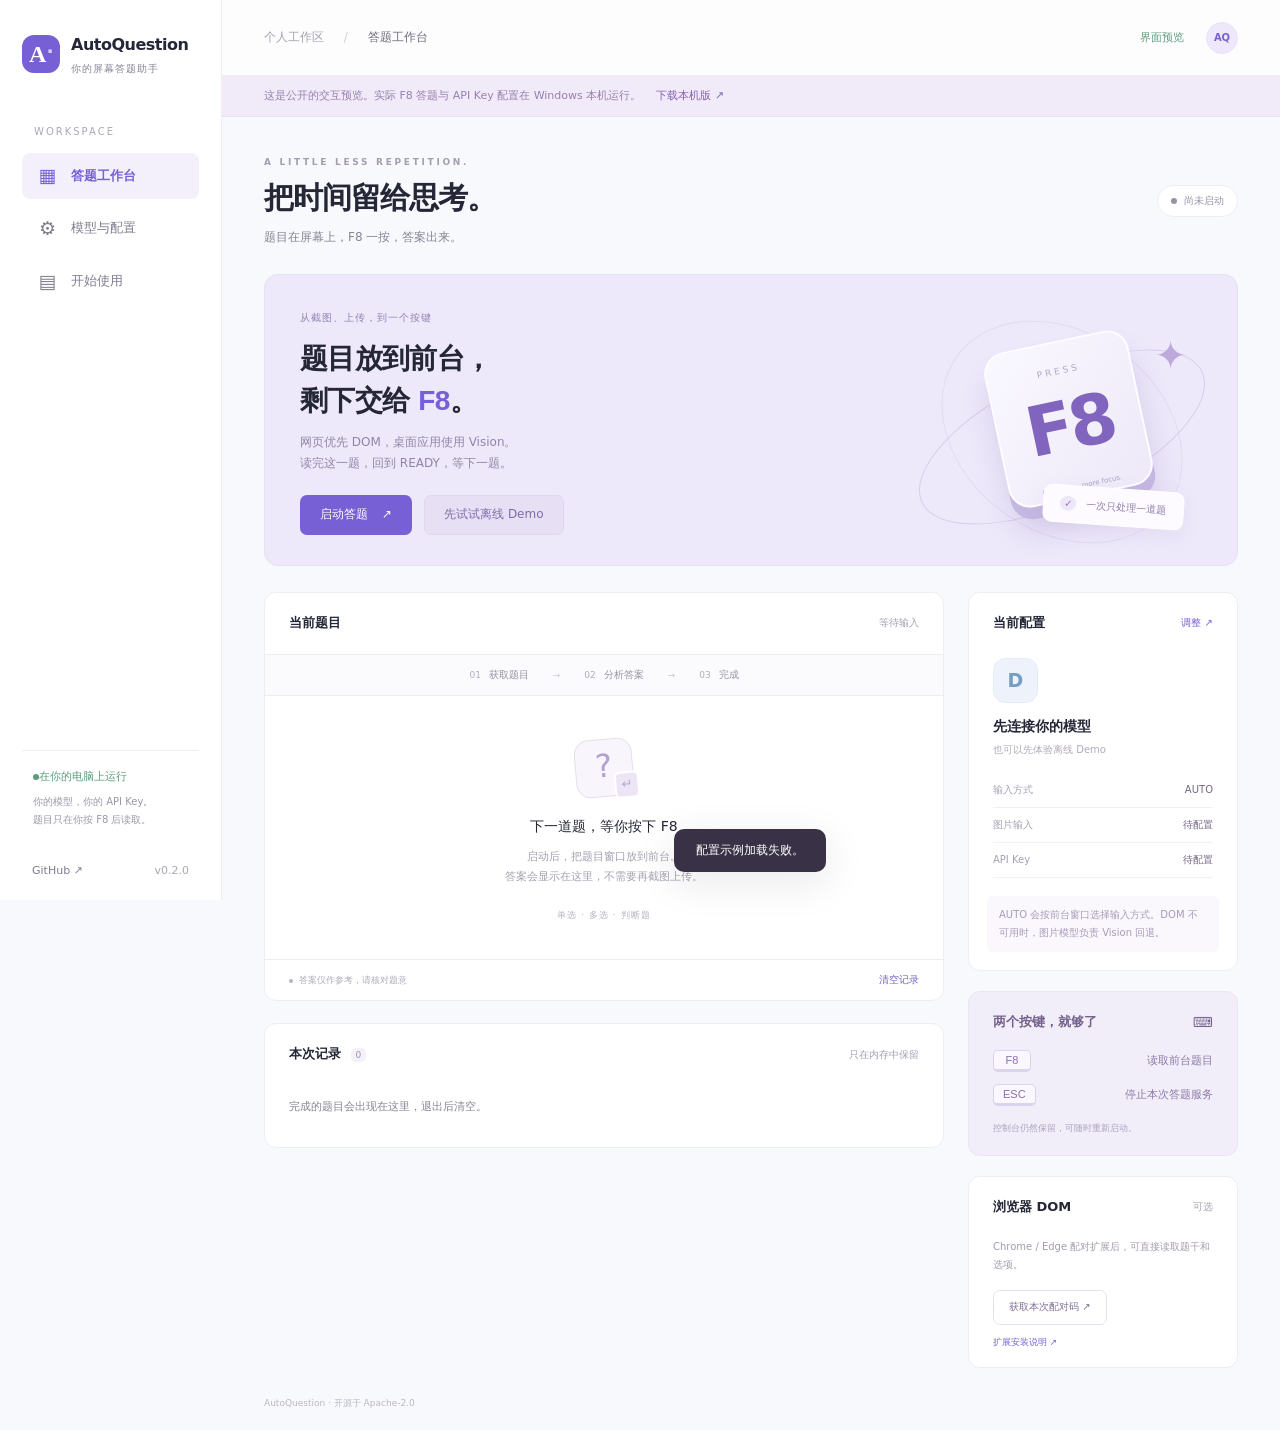
==== src/autoquestion/web/index.html @ 5042d81c "Add local web console and guided provider setup examples" ====
<!doctype html>
<html lang="zh-CN">
  <head>
    <meta charset="utf-8" />
    <meta name="viewport" content="width=device-width, initial-scale=1" />
    <meta
      name="description"
      content="AutoQuestion 本机工作台。把题目放到前台，按 F8，查看答案。"
    />
    <title>AutoQuestion · 答题工作台</title>
    <link rel="stylesheet" href="style.css" />
    <script src="app.js" defer></script>
  </head>
  <body>
    <a class="skip-link" href="#main">跳到主要内容</a>
    <aside class="sidebar">
      <a class="brand" href="#workspace" aria-label="AutoQuestion 工作台"
        ><span class="brand-mark">A<span>·</span></span
        ><span>AutoQuestion<small>你的屏幕答题助手</small></span></a
      >
      <div class="nav-caption">WORKSPACE</div>
      <nav aria-label="主导航">
        <button
          class="nav-link active"
          data-view="workspace"
          aria-current="page"
        >
          <span class="nav-icon">▦</span>答题工作台
        </button>
        <button class="nav-link" data-view="settings">
          <span class="nav-icon">⚙</span>模型与配置
        </button>
        <button class="nav-link" data-view="guide">
          <span class="nav-icon">▤</span>开始使用
        </button>
      </nav>
      <div class="sidebar-note">
        <span class="tiny-dot"></span>在你的电脑上运行
        <p>你的模型，你的 API Key。<br />题目只在你按 F8 后读取。</p>
      </div>
      <div class="sidebar-bottom">
        <a
          href="https://github.com/billstar0128-jpg/AutoQuestion"
          target="_blank"
          rel="noreferrer"
          >GitHub ↗</a
        ><span id="version">v0.2.0</span>
      </div>
    </aside>
    <div class="app-shell">
      <header class="topbar">
        <div class="breadcrumbs">
          个人工作区 <span>/</span> <strong id="page-label">答题工作台</strong>
        </div>
        <div class="topbar-right">
          <span class="local-badge" id="connection-label"
            ><span class="tiny-dot"></span>本机连接</span
          ><button class="avatar" data-view="settings" aria-label="打开配置">
            AQ
          </button>
        </div>
      </header>
      <div id="preview-banner" class="preview-banner" hidden>
        这是公开的交互预览。实际 F8 答题与 API Key 配置在 Windows 本机运行。<a
          href="https://github.com/billstar0128-jpg/AutoQuestion/archive/refs/heads/main.zip"
          >下载本机版 ↗</a
        >
      </div>
      <main id="main">
        <section id="view-workspace" class="view">
          <div class="page-heading">
            <div>
              <p class="eyebrow">A LITTLE LESS REPETITION.</p>
              <h1>把时间留给思考。</h1>
              <p class="muted">题目在屏幕上，F8 一按，答案出来。</p>
            </div>
            <span class="status-pill" id="status-pill"
              ><span class="tiny-dot"></span
              ><span id="status-text">尚未启动</span></span
            >
          </div>
          <section class="hero-panel">
            <div class="hero-copy">
              <span class="hero-kicker">从截图、上传，到一个按键</span>
              <h2>题目放到前台，<br />剩下交给 <span>F8</span>。</h2>
              <p>
                网页优先 DOM，桌面应用使用 Vision。<br />读完这一题，回到
                READY，等下一题。
              </p>
              <div class="hero-actions">
                <button id="start-button" class="button primary">
                  启动答题 <span>↗</span></button
                ><button id="demo-button" class="button subtle">
                  先试试离线 Demo
                </button>
              </div>
            </div>
            <div class="hero-art" aria-hidden="true">
              <div class="orbit orbit-one"></div>
              <div class="orbit orbit-two"></div>
              <div class="art-spark">✦</div>
              <div class="keycap">
                <span>PRESS</span><strong>F8</strong
                ><small>less clicks, more focus.</small>
              </div>
              <div class="art-note"><span>✓</span> 一次只处理一道题</div>
            </div>
          </section>
          <div class="dashboard-grid">
            <div class="primary-column">
              <section class="panel answer-panel">
                <div class="panel-heading">
                  <h2>当前题目</h2>
                  <span class="mini-label" id="result-source">等待输入</span>
                </div>
                <div class="flow-strip">
                  <span id="flow-capture">01 <b>获取题目</b></span
                  ><i>→</i><span id="flow-analyze">02 <b>分析答案</b></span
                  ><i>→</i><span id="flow-result">03 <b>完成</b></span>
                </div>
                <div id="empty-result" class="empty-result">
                  <div class="empty-icon"><span>?</span><small>↵</small></div>
                  <h3>下一道题，等你按下 F8</h3>
                  <p>
                    启动后，把题目窗口放到前台。<br />答案会显示在这里，不需要再截图上传。
                  </p>
                  <span class="empty-caption">单选 · 多选 · 判断题</span>
                </div>
                <div id="answer-result" class="answer-result" hidden>
                  <h3 id="question-text"></h3>
                  <div id="question-options" class="question-options"></div>
                  <div class="answer-block">
                    <span>参考答案</span><strong id="answer-text"></strong>
                    <p id="answer-reason"></p>
                    <small id="answer-confidence"></small>
                  </div>
                </div>
                <div
                  id="runtime-error"
                  class="message error"
                  role="alert"
                  hidden
                ></div>
                <footer class="panel-footer">
                  <span
                    ><span class="tiny-dot"></span
                    >答案仅作参考，请核对题意</span
                  ><button id="clear-button" class="text-button">
                    清空记录
                  </button>
                </footer>
              </section>
              <section class="panel recent-panel">
                <div class="panel-heading">
                  <h2>
                    本次记录
                    <span id="history-count" class="count-badge">0</span>
                  </h2>
                  <span class="mini-label">只在内存中保留</span>
                </div>
                <div id="history-list" class="history-list">
                  <p class="muted">完成的题目会出现在这里，退出后清空。</p>
                </div>
              </section>
            </div>
            <div class="secondary-column">
              <section class="panel configuration-panel">
                <div class="panel-heading">
                  <h2>当前配置</h2>
                  <button class="text-button" data-view="settings">
                    调整 ↗
                  </button>
                </div>
                <div class="provider-avatar" id="provider-initial">D</div>
                <h3 id="provider-name">先连接你的模型</h3>
                <p class="provider-model" id="provider-model">
                  也可以先体验离线 Demo
                </p>
                <dl class="config-stats">
                  <div>
                    <dt>输入方式</dt>
                    <dd id="input-mode">AUTO</dd>
                  </div>
                  <div>
                    <dt>图片输入</dt>
                    <dd id="vision-capability">待配置</dd>
                  </div>
                  <div>
                    <dt>API Key</dt>
                    <dd id="key-status">待配置</dd>
                  </div>
                </dl>
                <div class="mode-note">
                  AUTO 会按前台窗口选择输入方式。DOM 不可用时，图片模型负责
                  Vision 回退。
                </div>
              </section>
              <section class="shortcut-panel">
                <div class="panel-heading">
                  <h2>两个按键，就够了</h2>
                  <span>⌨</span>
                </div>
                <div class="shortcut">
                  <kbd>F8</kbd><span>读取前台题目</span>
                </div>
                <div class="shortcut">
                  <kbd>ESC</kbd><span>停止本次答题服务</span>
                </div>
                <p>控制台仍然保留，可随时重新启动。</p>
              </section>
              <section class="panel browser-panel">
                <div class="panel-heading">
                  <h2>浏览器 DOM</h2>
                  <span class="mini-label">可选</span>
                </div>
                <p>Chrome / Edge 配对扩展后，可直接读取题干和选项。</p>
                <button id="pair-button" class="button outline">
                  获取本次配对码 ↗
                </button>
                <div id="pair-result" hidden>
                  <label for="pair-code">仅用于本次扩展配对</label
                  ><input id="pair-code" readonly autocomplete="off" /><button
                    id="hide-pair"
                    class="text-button"
                  >
                    隐藏配对码
                  </button>
                </div>
                <a
                  class="small-link"
                  href="https://github.com/billstar0128-jpg/AutoQuestion/blob/main/docs/BROWSER_DOM_SETUP.md"
                  target="_blank"
                  rel="noreferrer"
                  >扩展安装说明 ↗</a
                >
              </section>
            </div>
          </div>
        </section>
        <section id="view-settings" class="view" hidden>
          <div class="page-heading">
            <div>
              <p class="eyebrow">MAKE IT YOURS.</p>
              <h1>连接你习惯的模型。</h1>
              <p class="muted">首次配置只需几项。之后双击打开，直接开始。</p>
            </div>
            <span class="tag">本机设置</span>
          </div>
          <div class="settings-grid">
            <section class="panel settings-panel">
              <div class="panel-heading">
                <h2 id="setup-heading">模型配置</h2>
                <span class="mini-label">01 / 连接服务商</span>
              </div>
              <form id="settings-form">
                <label for="provider">AI 服务商</label
                ><select id="provider" name="provider_profile"></select>
                <div id="api-fields">
                  <label for="base-url"
                    >API Base URL <span>服务根地址</span></label
                  ><input
                    id="base-url"
                    type="url"
                    autocomplete="off"
                    spellcheck="false"
                    placeholder="https://api.deepseek.com"
                  />
                  <p class="field-help">
                    填 API 根地址，不要加
                    /chat/completions，也不要填聊天网页网址。
                  </p>
                  <label for="model">Model ID <span>模型标识</span></label
                  ><input
                    id="model"
                    list="model-options"
                    autocomplete="off"
                    spellcheck="false"
                    placeholder="例如 deepseek-flash"
                  /><datalist id="model-options"></datalist>
                  <p class="field-help">
                    可以选择右侧示例，也可以填写账户中实际可用的模型。
                  </p>
                  <label for="api-key"
                    >API Key <span>仅发送给本机程序</span></label
                  >
                  <div class="password-field">
                    <input
                      id="api-key"
                      type="password"
                      autocomplete="off"
                      spellcheck="false"
                      placeholder="粘贴服务商提供的 API Key"
                    /><button
                      id="toggle-key"
                      type="button"
                      aria-label="显示 API Key"
                      aria-pressed="false"
                    >
                      显示
                    </button>
                  </div>
                  <p class="field-help" id="key-help">
                    Key 不进入普通配置文件、答题记录或 GitHub。
                  </p>
                  <div class="form-row">
                    <div>
                      <label for="storage">保存方式</label
                      ><select id="storage">
                        <option value="stored">Windows 安全凭据保存</option>
                        <option value="session">仅本次使用</option>
                      </select>
                    </div>
                    <div>
                      <label for="mode">输入方式</label
                      ><select id="mode">
                        <option value="auto">AUTO · 推荐</option>
                        <option value="vision">Vision · 图片输入</option>
                        <option value="dom">DOM · 网页结构</option>
                        <option value="demo">Demo · 固定题目</option>
                      </select>
                    </div>
                  </div>
                  <label class="checkbox-label"
                    ><input id="vision" type="checkbox" /><span
                      >我确认这个模型支持图片输入<small
                        >桌面 Vision 和 Canvas
                        回退需要图片能力；不会自动勾选。</small
                      ></span
                    ></label
                  >
                </div>
                <div id="offline-note" class="message info" hidden>
                  离线 Demo 使用预置题目和答案，不调用模型、不截图，也不需要 API
                  Key。
                </div>
                <div
                  id="save-message"
                  class="message"
                  role="status"
                  hidden
                ></div>
                <div class="form-actions">
                  <span id="settings-lock" class="field-help"
                    >设置只在本机生效。</span
                  ><button
                    id="save-button"
                    class="button primary"
                    type="submit"
                  >
                    保存配置 <span>→</span>
                  </button>
                </div>
              </form>
            </section>
            <aside class="settings-help">
              <section class="example-panel">
                <span class="eyebrow">不用猜怎么填</span>
                <h2 id="example-provider">拿 DeepSeek 举个例子</h2>
                <p>地址是一项，模型是另一项。</p>
                <span class="example-label">API Base URL</span>
                <div class="example-code">
                  <code id="example-url">https://api.deepseek.com</code
                  ><button id="use-url" class="text-button" type="button">
                    填入
                  </button>
                </div>
                <span class="example-label">Model ID 示例 · 点击填入</span>
                <div id="example-models" class="model-chips"></div>
                <p id="vision-notes" class="example-note"></p>
                <a id="provider-docs" target="_blank" rel="noreferrer"
                  >查看官方模型文档 ↗</a
                >
                <p class="checked-note">
                  示例核对：2026-10-13。模型与权限会变化，以账户和官方文档为准；未代表已进行真实
                  API 测试。
                </p>
              </section>
              <section class="help-note">
                <span>↳</span>
                <div>
                  <h3>填完以后怎么用？</h3>
                  <p>
                    保存 → 启动答题 → 把题目窗口放到前台 →
                    F8。答案会留在工作台。
                  </p>
                </div>
              </section>
              <section class="help-note">
                <span>◇</span>
                <div>
                  <h3>不用注册 AutoQuestion 账号</h3>
                  <p>
                    配置与凭据在本机。服务商 API
                    通常单独计费，网页聊天会员不等于 API 额度。
                  </p>
                </div>
              </section>
            </aside>
          </div>
        </section>
        <section id="view-guide" class="view" hidden>
          <div class="page-heading">
            <div>
              <p class="eyebrow">FROM ZERO TO F8.</p>
              <h1>第一次用？从这里开始。</h1>
              <p class="muted">一次准备，之后双击就能打开。</p>
            </div>
          </div>
          <div class="guide-grid">
            <section class="panel guide-steps">
              <div class="guide-step">
                <span>01</span>
                <div>
                  <h2>下载到 Windows 电脑</h2>
                  <p>
                    安装标准 Windows Python 3.10 或更新版本。下载源码 ZIP
                    并完整解压。
                  </p>
                  <a
                    class="button outline"
                    href="https://github.com/billstar0128-jpg/AutoQuestion/archive/refs/heads/main.zip"
                    >下载源码 ZIP ↗</a
                  >
                </div>
              </div>
              <div class="guide-step">
                <span>02</span>
                <div>
                  <h2>双击 AutoQuestion.pyw</h2>
                  <p>
                    第一次使用会提示创建项目环境并安装依赖。确认后等待完成，浏览器自动打开本机工作台。
                  </p>
                  <p class="muted">
                    如果 Windows 没有关联 .pyw，请用 Python Launcher
                    打开它。后续不需要 PowerShell。
                  </p>
                </div>
              </div>
              <div class="guide-step">
                <span>03</span>
                <div>
                  <h2>配置模型，启动答题</h2>
                  <p>
                    在“模型与配置”按示例填 URL、模型和
                    Key。需要读桌面截图时，确认模型支持图片输入。
                  </p>
                  <button class="button outline" data-view="settings">
                    打开模型配置 →
                  </button>
                </div>
              </div>
              <div class="guide-step">
                <span>04</span>
                <div>
                  <h2>题目置前台，按 F8</h2>
                  <p>
                    支持单选、多选和判断。不要让工作台自己成为要分析的前台题目。ESC
                    停止服务，界面可以重新启动。
                  </p>
                </div>
              </div>
            </section>
            <aside>
              <section class="shortcut-panel">
                <h2>输入方式怎么选？</h2>
                <dl class="guide-modes">
                  <dt>AUTO</dt>
                  <dd>
                    受支持网页先 DOM，桌面直接 Vision。取题失败时回退 Vision。
                  </dd>
                  <dt>DOM</dt>
                  <dd>只读已配对浏览器或受管理 Demo，失败报错。</dd>
                  <dt>Vision</dt>
                  <dd>始终读取前台窗口截图，需要图片模型。</dd>
                  <dt>离线 Demo</dt>
                  <dd>预置合成示例，不代表真实模型能力。</dd>
                </dl>
              </section>
              <section class="panel guide-links">
                <h2>需要更多帮助？</h2>
                <a
                  href="https://github.com/billstar0128-jpg/AutoQuestion#quick-start小白版"
                  target="_blank"
                  rel="noreferrer"
                  >详细安装说明 ↗</a
                ><a
                  href="https://github.com/billstar0128-jpg/AutoQuestion/blob/main/docs/BROWSER_DOM_SETUP.md"
                  target="_blank"
                  rel="noreferrer"
                  >浏览器扩展说明 ↗</a
                ><a
                  href="https://github.com/billstar0128-jpg/AutoQuestion/issues"
                  target="_blank"
                  rel="noreferrer"
                  >反馈问题 ↗</a
                >
                <p>
                  不会替你点击或提交。填空、简答完整求解与 OCR
                  暂不支持。模型答案请核对。
                </p>
              </section>
            </aside>
          </div>
        </section>
        <footer class="app-footer">
          <span>AutoQuestion · 开源于 Apache-2.0</span
          ><button id="exit-button" class="text-button">退出本机程序 ↗</button>
        </footer>
      </main>
    </div>
    <div id="toast" class="toast" role="status" hidden></div>
    <noscript>请开启 JavaScript 以使用本机答题工作台。</noscript>
  </body>
</html>
---- src/autoquestion/web/style.css ----
:root {
    --ink: #252737;
    --muted: #858596;
    --purple: #7760d6;
    --purple-dark: #654dc6;
    --soft: #f3f0fb;
    --line: #eeedf3;
    --green: #5d9c7d;
    --bg: #f8f9fc;
    --white: #fff;
    font-family: Inter, "Segoe UI", "Microsoft YaHei", system-ui, sans-serif;
    color: var(--ink);
    font-size: 14px;
    line-height: 1.6;
}
* {
    box-sizing: border-box;
}
body {
    margin: 0;
    background: var(--bg);
}
button,
input,
select {
    font: inherit;
}
button,
a,
input,
select {
    -webkit-tap-highlight-color: transparent;
}
button {
    cursor: pointer;
}
a {
    color: var(--purple);
    text-decoration: none;
}
a:hover {
    text-decoration: underline;
}
button:disabled,
input:disabled,
select:disabled {
    cursor: not-allowed;
    opacity: 0.55;
}
button:focus-visible,
a:focus-visible,
input:focus-visible,
select:focus-visible {
    outline: 3px solid #baaafa;
    outline-offset: 3px;
}
[hidden] {
    display: none !important;
}
h1,
h2,
h3,
p {
    margin: 0;
}
h1 {
    font-size: 30px;
    line-height: 1.4;
    letter-spacing: -1px;
    font-weight: 650;
}
h2 {
    font-size: 16px;
    font-weight: 650;
}
h3 {
    font-size: 16px;
}
p {
    line-height: 1.8;
}
.muted {
    color: var(--muted);
}
.tiny-dot {
    display: inline-block;
    width: 6px;
    height: 6px;
    border-radius: 50%;
    background: currentColor;
    flex-shrink: 0;
}
.skip-link {
    position: fixed;
    top: -60px;
    left: 240px;
    background: white;
    padding: 12px;
    z-index: 30;
}
.skip-link:focus {
    top: 12px;
}
.sidebar {
    position: fixed;
    width: 222px;
    inset: 0 auto 0 0;
    padding: 32px 22px 20px;
    background: var(--white);
    border-right: 1px solid var(--line);
    display: flex;
    flex-direction: column;
    z-index: 10;
}
.brand {
    display: flex;
    align-items: center;
    gap: 11px;
    color: var(--ink);
    font-weight: 700;
    letter-spacing: -0.5px;
    font-size: 16px;
}
.brand:hover {
    text-decoration: none;
}
.brand-mark {
    display: flex;
    align-items: center;
    justify-content: center;
    position: relative;
    width: 38px;
    height: 38px;
    border-radius: 12px;
    background: var(--purple);
    color: white;
    font-size: 24px;
    font-family: Georgia, serif;
    font-weight: 700;
    flex-shrink: 0;
}
.brand-mark > span {
    font-family: Arial;
    align-self: end;
    margin-left: 1px;
    margin-bottom: 3px;
    color: #d6cdf8;
}
.brand small {
    display: block;
    font-weight: 400;
    font-size: 10px;
    color: var(--muted);
    letter-spacing: 1px;
    margin-top: 3px;
}
.nav-caption {
    font-size: 10px;
    letter-spacing: 2px;
    color: #aaa9b8;
    margin: 47px 12px 13px;
}
.nav-link {
    width: 100%;
    border: 0;
    background: none;
    display: flex;
    align-items: center;
    gap: 12px;
    padding: 13px 14px;
    color: #7e7d8e;
    text-align: left;
    border-radius: 8px;
    margin-bottom: 6px;
    font-size: 13px;
}
.nav-link:hover {
    background: #f8f6fd;
    color: var(--purple);
}
.nav-link.active {
    background: var(--soft);
    color: var(--purple);
    font-weight: 600;
}
.nav-icon {
    font-size: 19px;
    width: 23px;
    text-align: center;
    line-height: 1;
}
.sidebar-note {
    margin-top: auto;
    padding: 17px 11px;
    border-top: 1px solid var(--line);
    font-size: 11px;
    color: var(--green);
}
.sidebar-note p {
    font-size: 10px;
    color: #9998a6;
    margin-top: 8px;
}
.sidebar-bottom {
    padding: 16px 10px 0;
    display: flex;
    justify-content: space-between;
    color: #a8a7b5;
    font-size: 11px;
}
.sidebar-bottom a {
    color: #7f7e90;
}
.app-shell {
    margin-left: 222px;
}
.topbar {
    height: 76px;
    background: #ffffffb8;
    border-bottom: 1px solid var(--line);
    display: flex;
    align-items: center;
    justify-content: space-between;
    padding: 0 42px;
}
.breadcrumbs {
    font-size: 12px;
    color: #a2a0b0;
}
.breadcrumbs span {
    margin: 0 16px;
    color: #d0cfd9;
}
.breadcrumbs strong {
    font-weight: 500;
    color: #6f6e80;
}
.topbar-right {
    display: flex;
    align-items: center;
    gap: 22px;
}
.local-badge {
    font-size: 11px;
    color: var(--green);
    display: flex;
    align-items: center;
    gap: 7px;
}
.avatar {
    border: 1px solid #e9e4f7;
    border-radius: 50%;
    background: #ede8fa;
    color: var(--purple);
    height: 32px;
    width: 32px;
    font-size: 10px;
    font-weight: 600;
}
main {
    max-width: 1400px;
    margin: auto;
    padding: 37px 42px 0;
}
.page-heading {
    display: flex;
    justify-content: space-between;
    align-items: center;
    margin-bottom: 26px;
    gap: 15px;
}
.eyebrow {
    font-size: 9px;
    font-weight: 600;
    letter-spacing: 2.7px;
    color: #a39dae;
    margin-bottom: 7px;
}
.page-heading .muted {
    font-size: 12px;
    margin-top: 8px;
}
.status-pill {
    display: flex;
    align-items: center;
    gap: 7px;
    background: white;
    border: 1px solid var(--line);
    padding: 7px 13px;
    border-radius: 20px;
    font-size: 10px;
    color: #9693a7;
    white-space: nowrap;
}
.status-pill.running {
    background: #edf6f0;
    border-color: #deeee4;
    color: #568e71;
}
.status-pill.busy {
    color: var(--purple);
    background: var(--soft);
}
.tag {
    color: var(--purple);
    background: var(--soft);
    border-radius: 7px;
    padding: 6px 11px;
    font-size: 11px;
}
.hero-panel {
    display: flex;
    position: relative;
    justify-content: space-between;
    align-items: center;
    overflow: hidden;
    min-height: 245px;
    padding: 30px 35px;
    background: #ede8fa;
    border-radius: 14px;
    border: 1px solid #e6e0f4;
    margin-bottom: 26px;
}
.hero-copy {
    z-index: 1;
}
.hero-kicker {
    font-size: 10px;
    color: #9180b2;
    letter-spacing: 1px;
}
.hero-copy h2 {
    font-size: 28px;
    line-height: 1.5;
    font-weight: 650;
    margin: 10px 0;
    letter-spacing: -0.7px;
}
.hero-copy h2 span {
    color: var(--purple);
    font-family: "Segoe UI", sans-serif;
}
.hero-copy p {
    font-size: 12px;
    color: #9285a8;
}
.hero-actions {
    display: flex;
    gap: 12px;
    margin-top: 20px;
}
.button {
    display: inline-flex;
    align-items: center;
    justify-content: center;
    gap: 14px;
    min-height: 40px;
    padding: 9px 19px;
    border-radius: 7px;
    border: 1px solid transparent;
    font-size: 12px;
    font-weight: 500;
    white-space: nowrap;
    transition:
        background 0.15s,
        transform 0.15s;
}
.button:hover {
    text-decoration: none;
    transform: translateY(-1px);
}
.primary {
    color: white;
    background: var(--purple);
}
.primary:hover {
    background: var(--purple-dark);
}
.subtle {
    color: #806baa;
    background: #e7e0f5;
    border-color: #dfd6f0;
}
.subtle:hover {
    background: #ded3f0;
}
.outline {
    background: white;
    color: #7c7194;
    border-color: #e6e0ee;
}
.outline:hover {
    background: #f7f4fb;
}
.hero-art {
    width: 39%;
    height: 215px;
    position: relative;
    flex-shrink: 0;
}
.keycap {
    position: absolute;
    top: 27px;
    right: 60px;
    width: 147px;
    height: 158px;
    border-radius: 22px;
    background: linear-gradient(135deg, #faf8ff, #ede9f8);
    border: 2px solid #fefcff;
    box-shadow:
        0 12px 0 #c4b7e1,
        0 24px 28px #8973b83b;
    transform: rotate(-12deg);
    text-align: center;
    padding-top: 15px;
}
.keycap > span {
    font-size: 9px;
    letter-spacing: 3px;
    color: #b3a6ca;
}
.keycap strong {
    display: block;
    font-size: 69px;
    line-height: 1.35;
    letter-spacing: -4px;
    color: #8064be;
    font-weight: 700;
}
.keycap small {
    color: #afa0c7;
    font-size: 7px;
}
.orbit {
    position: absolute;
    border: 1px solid #d9cdea;
    border-radius: 50%;
    width: 310px;
    height: 128px;
    top: 60px;
    right: -15px;
    transform: rotate(-25deg);
}
.orbit-two {
    transform: rotate(36deg);
    height: 200px;
    top: 19px;
    width: 260px;
    right: 10px;
    opacity: 0.5;
}
.art-spark {
    position: absolute;
    right: 15px;
    top: 12px;
    font-size: 39px;
    color: #bda9db;
}
.art-note {
    position: absolute;
    bottom: 2px;
    right: 18px;
    background: #fdfbff;
    border: 1px solid white;
    box-shadow: 0 6px 20px #9c84b81a;
    border-radius: 9px;
    transform: rotate(4deg);
    padding: 10px 16px;
    font-size: 10px;
    color: #8d7caa;
}
.art-note span {
    background: #eee7f8;
    color: #9271c5;
    border-radius: 50%;
    padding: 2px 4px;
    margin-right: 7px;
}
.dashboard-grid {
    display: grid;
    grid-template-columns: minmax(0, 1fr) 270px;
    gap: 24px;
}
.panel {
    border: 1px solid var(--line);
    border-radius: 12px;
    background: white;
    overflow: hidden;
}
.panel-heading {
    display: flex;
    align-items: center;
    justify-content: space-between;
    gap: 10px;
    padding: 20px 24px;
}
.panel-heading h2 {
    font-size: 13px;
}
.mini-label {
    font-size: 10px;
    color: #a3a0b1;
}
.flow-strip {
    display: flex;
    align-items: center;
    justify-content: center;
    background: #fbfbfd;
    border-block: 1px solid var(--line);
    padding: 12px 18px;
    gap: 24px;
    font-size: 9px;
    color: #b0abbd;
}
.flow-strip b {
    font-weight: 400;
    margin-left: 5px;
    color: #9792a6;
    font-size: 10px;
}
.flow-strip i {
    font-style: normal;
    color: #ccc7d6;
}
.flow-strip .current,
.flow-strip .current b {
    color: var(--purple);
}
.empty-result {
    text-align: center;
    min-height: 260px;
    padding: 43px 15px 35px;
}
.empty-icon {
    width: 58px;
    height: 58px;
    border: 1px solid #e4deef;
    background: #f8f5fc;
    border-radius: 15px;
    margin: 0 auto 18px;
    position: relative;
    transform: rotate(-5deg);
}
.empty-icon > span {
    display: block;
    font-size: 32px;
    font-weight: 300;
    color: #b4a0d1;
    line-height: 53px;
}
.empty-icon > small {
    position: absolute;
    right: -6px;
    bottom: -4px;
    padding: 1px 5px;
    color: #b8a8cd;
    border: 2px solid white;
    background: #ece5f6;
    border-radius: 6px;
    font-size: 13px;
}
.empty-result h3 {
    font-size: 14px;
    font-weight: 500;
    margin-bottom: 10px;
}
.empty-result p {
    font-size: 11px;
    color: #a5a0b1;
}
.empty-caption {
    display: inline-block;
    margin-top: 21px;
    font-size: 9px;
    color: #b6b0c0;
    letter-spacing: 1px;
}
.panel-footer {
    display: flex;
    align-items: center;
    justify-content: space-between;
    gap: 10px;
    border-top: 1px solid var(--line);
    padding: 12px 24px;
    color: #afabba;
    font-size: 9px;
}
.panel-footer .tiny-dot {
    color: #b9b0c9;
    width: 4px;
    height: 4px;
    margin-right: 6px;
}
.text-button {
    background: none;
    border: 0;
    color: var(--purple);
    padding: 0;
    font-size: 10px;
}
.text-button:hover {
    text-decoration: underline;
}
.recent-panel {
    margin-top: 22px;
}
.count-badge {
    font-size: 9px;
    font-weight: 400;
    color: #9d95b3;
    background: #f4f1f9;
    border-radius: 5px;
    padding: 2px 5px;
    margin-left: 5px;
}
.history-list {
    padding: 0 24px 18px;
    font-size: 11px;
}
.history-list > .muted {
    padding: 12px 0;
}
.history-item {
    display: flex;
    align-items: center;
    gap: 12px;
    border-top: 1px solid var(--line);
    padding: 14px 0;
}
.history-item time {
    font-size: 9px;
    color: #b0abba;
    flex-shrink: 0;
}
.history-item button {
    color: #706779;
    background: none;
    border: 0;
    text-align: left;
    min-width: 0;
    overflow: hidden;
    text-overflow: ellipsis;
    white-space: nowrap;
    font-size: 11px;
    padding: 0;
}
.history-item .history-answer {
    margin-left: auto;
    color: var(--purple);
    font-size: 10px;
    max-width: 120px;
    overflow: hidden;
    text-overflow: ellipsis;
    white-space: nowrap;
}
.configuration-panel {
    padding-bottom: 18px;
}
.provider-avatar {
    background: #eef3fb;
    color: #739dc2;
    border: 1px solid #e6ecf6;
    font-weight: 600;
    font-size: 19px;
    border-radius: 12px;
    width: 45px;
    height: 45px;
    display: flex;
    align-items: center;
    justify-content: center;
    margin: 4px 24px 12px;
}
.configuration-panel h3 {
    padding: 0 24px;
    font-size: 14px;
    font-weight: 600;
}
.provider-model {
    padding: 0 24px;
    font-size: 10px;
    color: #b1abba;
    overflow-wrap: anywhere;
    margin-top: 4px;
}
.config-stats {
    padding: 14px 24px 0;
    margin: 0;
}
.config-stats > div {
    display: flex;
    justify-content: space-between;
    border-bottom: 1px solid #f2f0f6;
    padding: 9px 0;
    font-size: 10px;
}
.config-stats dt {
    color: #a6a0b4;
}
.config-stats dd {
    margin: 0;
    color: #746780;
}
.mode-note {
    background: #faf8fd;
    border-radius: 6px;
    margin: 18px 18px 0;
    padding: 10px 12px;
    color: #a69ab8;
    font-size: 10px;
    line-height: 1.8;
}
.shortcut-panel {
    padding: 19px 24px;
    border: 1px solid #e9e5f4;
    border-radius: 12px;
    background: #f1eef9;
    margin-top: 20px;
    color: #8c79a6;
}
.shortcut-panel .panel-heading {
    padding: 0;
    margin-bottom: 16px;
    color: #75628c;
}
.shortcut {
    display: flex;
    align-items: center;
    justify-content: space-between;
    gap: 12px;
    margin-bottom: 12px;
    font-size: 11px;
}
.shortcut kbd {
    border: 1px solid #dcd3ec;
    border-bottom-width: 3px;
    padding: 3px 9px;
    min-width: 38px;
    border-radius: 5px;
    background: #faf7ff;
    color: #8b6faf;
    font:
        11px "Segoe UI",
        sans-serif;
    text-align: center;
}
.shortcut-panel p {
    font-size: 9px;
    color: #aea0c1;
    margin-top: 14px;
}
.browser-panel {
    margin-top: 20px;
    padding-bottom: 18px;
}
.browser-panel > p {
    padding: 0 24px;
    font-size: 10px;
    color: #a39bad;
}
.browser-panel > .button {
    margin: 16px 24px 10px;
    padding: 8px 15px;
    font-size: 10px;
    min-height: 35px;
}
.small-link {
    display: block;
    padding: 0 24px;
    font-size: 9px;
}
.app-footer {
    display: flex;
    align-items: center;
    justify-content: space-between;
    font-size: 9px;
    color: #bbb6c5;
    padding: 28px 0 20px;
}
.app-footer .text-button {
    color: #a5a0b3;
    font-size: 9px;
}
.answer-result {
    padding: 25px 24px;
}
.answer-result h3 {
    font-size: 16px;
    white-space: pre-wrap;
    overflow-wrap: anywhere;
    font-weight: 550;
}
.question-options {
    display: grid;
    gap: 9px;
    margin-top: 17px;
}
.question-option {
    background: #faf9fc;
    border: 1px solid #eeebf5;
    border-radius: 7px;
    padding: 10px 12px;
    font-size: 12px;
    color: #8e859c;
    display: flex;
    gap: 11px;
}
.question-option.selected {
    border-color: #d8cfef;
    background: #f5f1fc;
    color: #8061b9;
}
.option-label {
    color: #b5a7c8;
    min-width: 15px;
}
.option-text {
    white-space: pre-wrap;
    overflow-wrap: anywhere;
}
.answer-block {
    margin-top: 22px;
    border-left: 3px solid #a58ad9;
    padding: 3px 0 3px 15px;
}
.answer-block > span {
    font-size: 10px;
    color: #aa9abf;
    display: block;
}
.answer-block strong {
    display: block;
    font-size: 23px;
    color: var(--purple);
    font-weight: 600;
    margin: 4px 0;
    overflow-wrap: anywhere;
}
.answer-block p {
    font-size: 12px;
    color: #9889a9;
}
.answer-block small {
    display: block;
    margin-top: 10px;
    color: #b5abbe;
    font-size: 9px;
}
.message {
    padding: 12px 14px;
    font-size: 11px;
    border-radius: 7px;
    line-height: 1.8;
    background: #edf6f0;
    color: #55876c;
    overflow-wrap: anywhere;
}
.message.error {
    background: #fff0ef;
    color: #af675f;
}
.message.info {
    background: #f4f0fb;
    color: #9382aa;
}
.answer-panel > .message {
    margin: 0 24px 18px;
}
.preview-banner {
    padding: 11px 42px;
    border-bottom: 1px solid #e9e2f5;
    font-size: 11px;
    color: #9680ad;
    background: #f1eaf9;
}
.preview-banner a {
    margin-left: 15px;
    color: #8662b0;
}
.settings-grid {
    display: grid;
    grid-template-columns: minmax(0, 1fr) 310px;
    gap: 28px;
    align-items: start;
}
.settings-panel form {
    padding: 0 28px 26px;
}
.settings-panel .panel-heading {
    padding: 23px 28px;
    border-bottom: 1px solid var(--line);
    margin-bottom: 22px;
}
.settings-panel label {
    display: block;
    color: #6e677d;
    font-size: 12px;
    font-weight: 500;
    margin: 19px 0 8px;
}
.settings-panel label > span {
    font-size: 10px;
    font-weight: 400;
    color: #b5adbe;
    margin-left: 6px;
}
input:not([type="checkbox"]),
select {
    display: block;
    width: 100%;
    min-width: 0;
    height: 43px;
    border: 1px solid #e5e0ed;
    border-radius: 7px;
    background: white;
    padding: 0 12px;
    color: #736582;
    font-size: 12px;
}
input::placeholder {
    color: #bcb4c6;
}
select {
    cursor: pointer;
}
.field-help {
    font-size: 10px;
    color: #b1a6be;
    margin-top: 7px;
    line-height: 1.8;
}
.password-field {
    display: flex;
    position: relative;
}
.password-field input {
    padding-right: 54px;
}
.password-field button {
    position: absolute;
    right: 12px;
    top: 11px;
    border: 0;
    background: none;
    color: #a59ab5;
    font-size: 10px;
}
.form-row {
    display: grid;
    grid-template-columns: 1fr 1fr;
    gap: 18px;
}
.settings-panel .checkbox-label {
    display: flex;
    align-items: start;
    gap: 10px;
    margin: 23px 0;
    color: #8d7a9f;
    font-weight: 400;
    font-size: 12px;
}
.checkbox-label input {
    accent-color: var(--purple);
    margin: 4px 0 0;
    width: 15px;
    height: 15px;
}
.settings-panel .checkbox-label > span {
    margin: 0;
    font-size: 12px;
    color: #8d7a9f;
}
.checkbox-label small {
    display: block;
    font-size: 10px;
    color: #b0a4ba;
    margin-top: 4px;
}
.form-actions {
    margin-top: 24px;
    padding-top: 19px;
    border-top: 1px solid var(--line);
    display: flex;
    align-items: center;
    justify-content: space-between;
    gap: 20px;
}
.form-actions .field-help {
    margin: 0;
}
.example-panel {
    padding: 26px;
    background: #f1edf9;
    border: 1px solid #e5ddf3;
    border-radius: 12px;
    color: #8e7aa5;
}
.example-panel .eyebrow {
    color: #af9fbe;
    margin-bottom: 9px;
}
.example-panel h2 {
    font-size: 17px;
    color: #7a608e;
    font-weight: 600;
}
.example-panel > p {
    font-size: 11px;
    margin: 10px 0 21px;
}
.example-label {
    display: block;
    font-size: 10px;
    color: #a896b8;
    margin-top: 20px;
    margin-bottom: 8px;
}
.example-code {
    display: flex;
    gap: 10px;
    align-items: center;
    background: #fcfaff;
    border: 1px solid #e2d8ee;
    border-radius: 7px;
    padding: 11px 12px;
}
.example-code code {
    font-size: 11px;
    overflow-wrap: anywhere;
    flex: 1;
    color: #9273b0;
}
.model-chips {
    display: flex;
    gap: 7px;
    flex-wrap: wrap;
}
.model-chips button {
    background: #faf7fe;
    border: 1px solid #dfd1ed;
    color: #9777b4;
    border-radius: 6px;
    padding: 7px 10px;
    font:
        11px Consolas,
        monospace;
}
.model-chips button:hover {
    border-color: #b8a2d4;
    background: white;
}
.example-panel .example-note {
    margin: 18px 0 13px;
    font-size: 11px;
}
.example-panel > a {
    font-size: 11px;
    color: #8560a6;
}
.example-panel .checked-note {
    border-top: 1px solid #e5dbef;
    padding-top: 17px;
    font-size: 9px;
    color: #b3a2c2;
    margin: 19px 0 0;
}
.help-note {
    display: flex;
    align-items: start;
    gap: 14px;
    padding: 22px 8px 0;
    color: #b4a4c4;
}
.help-note > span {
    font-size: 23px;
    line-height: 1.2;
}
.help-note h3 {
    font-size: 12px;
    color: #9784a9;
    font-weight: 500;
    margin-bottom: 8px;
}
.help-note p {
    font-size: 10px;
    color: #b4a7bd;
}
.guide-grid {
    display: grid;
    grid-template-columns: minmax(0, 1fr) 290px;
    gap: 26px;
}
.guide-steps {
    padding: 8px 28px;
}
.guide-step {
    display: flex;
    gap: 23px;
    padding: 27px 0;
    border-bottom: 1px solid var(--line);
}
.guide-step:last-child {
    border-bottom: 0;
}
.guide-step > span {
    font-size: 11px;
    color: #ad9fc1;
    background: #f3eefb;
    width: 29px;
    height: 29px;
    line-height: 29px;
    text-align: center;
    border-radius: 8px;
    flex-shrink: 0;
}
.guide-step h2 {
    font-size: 15px;
}
.guide-step p {
    font-size: 12px;
    color: #a899b3;
    margin: 10px 0;
}
.guide-step .button {
    margin-top: 9px;
}
.guide-grid aside > .shortcut-panel {
    margin-top: 0;
}
.guide-modes {
    font-size: 11px;
    margin: 15px 0 0;
}
.guide-modes dt {
    font-size: 12px;
    color: #8c73a5;
    margin-top: 16px;
}
.guide-modes dd {
    margin: 6px 0 0;
    color: #aa9aba;
    line-height: 1.8;
}
.guide-links {
    margin-top: 20px;
    padding: 24px;
}
.guide-links h2 {
    font-size: 13px;
    margin-bottom: 17px;
}
.guide-links a {
    display: block;
    font-size: 11px;
    margin: 13px 0;
}
.guide-links p {
    font-size: 10px;
    color: #b4a5bd;
    margin-top: 22px;
}
#pair-result {
    padding: 4px 24px 15px;
}
#pair-result label {
    font-size: 9px;
    color: #a79ab5;
}
#pair-code {
    height: 33px;
    margin: 6px 0 8px;
    font-size: 10px;
}
.toast {
    position: fixed;
    bottom: 28px;
    left: calc(50% + 110px);
    transform: translateX(-50%);
    max-width: min(500px, 80vw);
    z-index: 50;
    background: #393246;
    color: #fff;
    padding: 12px 22px;
    border-radius: 10px;
    box-shadow: 0 10px 40px #251f3a1a;
    font-size: 12px;
    text-align: center;
}
@media (min-width: 1550px) {
    main {
        padding-top: 46px;
    }
    .hero-panel {
        min-height: 280px;
    }
    .hero-copy h2 {
        font-size: 32px;
    }
}
@media (max-width: 1180px) {
    .sidebar {
        width: 196px;
        padding-inline: 16px;
    }
    .app-shell {
        margin-left: 196px;
    }
    main {
        padding: 28px 27px 0;
    }
    .topbar {
        padding: 0 27px;
    }
    .dashboard-grid {
        grid-template-columns: minmax(0, 1fr) 240px;
        gap: 18px;
    }
    .hero-panel {
        padding: 25px 28px;
    }
    .hero-art {
        width: 35%;
    }
    .keycap {
        right: 15px;
    }
    .orbit {
        right: -75px;
    }
    .art-note {
        right: -10px;
    }
    .settings-grid {
        grid-template-columns: minmax(0, 1fr) 270px;
        gap: 18px;
    }
    .example-panel {
        padding: 22px;
    }
    .flow-strip {
        gap: 14px;
    }
    .toast {
        left: calc(50% + 98px);
    }
}
@media (max-width: 950px) {
    .dashboard-grid {
        grid-template-columns: 1fr;
    }
    .secondary-column {
        display: grid;
        grid-template-columns: 1fr 1fr;
        gap: 18px;
    }
    .browser-panel {
        grid-column: 1/-1;
        margin-top: 0;
    }
    .shortcut-panel {
        margin-top: 0;
    }
    .hero-art {
        transform: scale(0.85);
        transform-origin: right center;
    }
    .settings-grid,
    .guide-grid {
        grid-template-columns: 1fr;
    }
    .settings-help {
        display: grid;
        grid-template-columns: 1fr 1fr;
        gap: 10px 22px;
    }
    .example-panel {
        grid-row: 1/3;
    }
    .guide-grid aside {
        display: grid;
        grid-template-columns: 1fr 1fr;
        gap: 20px;
    }
    .guide-links {
        margin-top: 0;
    }
    .hero-copy h2 {
        font-size: 26px;
    }
    .hero-actions {
        gap: 8px;
    }
    .hero-actions .button {
        padding: 9px 13px;
    }
}
@media (max-width: 700px) {
    .sidebar {
        position: static;
        width: auto;
        padding: 16px 18px 10px;
        border-bottom: 1px solid var(--line);
        border-right: 0;
    }
    .brand {
        font-size: 15px;
    }
    .brand small {
        display: none;
    }
    .brand-mark {
        height: 30px;
        width: 30px;
        border-radius: 9px;
        font-size: 21px;
    }
    .sidebar nav {
        display: flex;
        gap: 7px;
        margin-top: 14px;
    }
    .nav-link {
        padding: 10px 8px;
        margin-bottom: 0;
        justify-content: center;
        font-size: 11px;
        gap: 5px;
    }
    .nav-icon {
        font-size: 15px;
        width: 15px;
    }
    .nav-caption,
    .sidebar-note,
    .sidebar-bottom {
        display: none;
    }
    .app-shell {
        margin-left: 0;
    }
    .topbar {
        height: 49px;
        padding: 0 20px;
    }
    .breadcrumbs {
        font-size: 10px;
    }
    .topbar-right {
        gap: 11px;
    }
    .local-badge {
        font-size: 9px;
    }
    .avatar {
        height: 24px;
        width: 24px;
        font-size: 8px;
    }
    main {
        padding: 24px 18px 0;
    }
    h1 {
        font-size: 26px;
    }
    .eyebrow {
        font-size: 8px;
        letter-spacing: 2px;
    }
    .page-heading {
        margin-bottom: 20px;
    }
    .page-heading .muted {
        font-size: 11px;
    }
    .hero-panel {
        padding: 25px 23px;
        margin-bottom: 20px;
        min-height: 235px;
    }
    .hero-copy h2 {
        font-size: 25px;
    }
    .hero-copy p {
        font-size: 10px;
    }
    .hero-kicker {
        font-size: 9px;
    }
    .hero-art {
        width: 25%;
        transform: scale(0.65);
        opacity: 0.8;
        right: -12px;
    }
    .keycap {
        right: -15px;
    }
    .art-note {
        display: none;
    }
    .hero-actions {
        flex-wrap: wrap;
    }
    .hero-actions .button {
        font-size: 11px;
        padding: 8px 13px;
        min-height: 36px;
    }
    .panel-heading {
        padding: 18px;
    }
    .panel-footer {
        padding: 12px 18px;
    }
    .secondary-column {
        grid-template-columns: 1fr;
    }
    .browser-panel {
        grid-column: auto;
    }
    .configuration-panel {
        padding-bottom: 15px;
    }
    .config-stats {
        display: flex;
        gap: 14px;
        padding-top: 8px;
    }
    .config-stats > div {
        flex: 1;
        display: block;
        border: 0;
    }
    .config-stats dd {
        margin-top: 5px;
    }
    .shortcut-panel {
        padding: 20px 24px;
    }
    .settings-help,
    .guide-grid aside {
        display: block;
    }
    .help-note {
        padding-top: 20px;
    }
    .guide-links {
        margin-top: 20px;
    }
    .settings-panel form {
        padding: 0 20px 24px;
    }
    .settings-panel .panel-heading {
        padding: 20px;
    }
    .form-row {
        gap: 12px;
    }
    .preview-banner {
        padding: 9px 20px;
        font-size: 10px;
    }
    .preview-banner a {
        display: block;
        margin-left: 0;
    }
    .toast {
        left: 50%;
        bottom: 18px;
    }
    .empty-result {
        min-height: 240px;
    }
    .flow-strip {
        gap: 13px;
    }
    .form-actions {
        gap: 10px;
    }
    .form-actions .field-help {
        font-size: 9px;
    }
}
@media (prefers-reduced-motion: reduce) {
    * {
        scroll-behavior: auto !important;
        transition: none !important;
    }
}
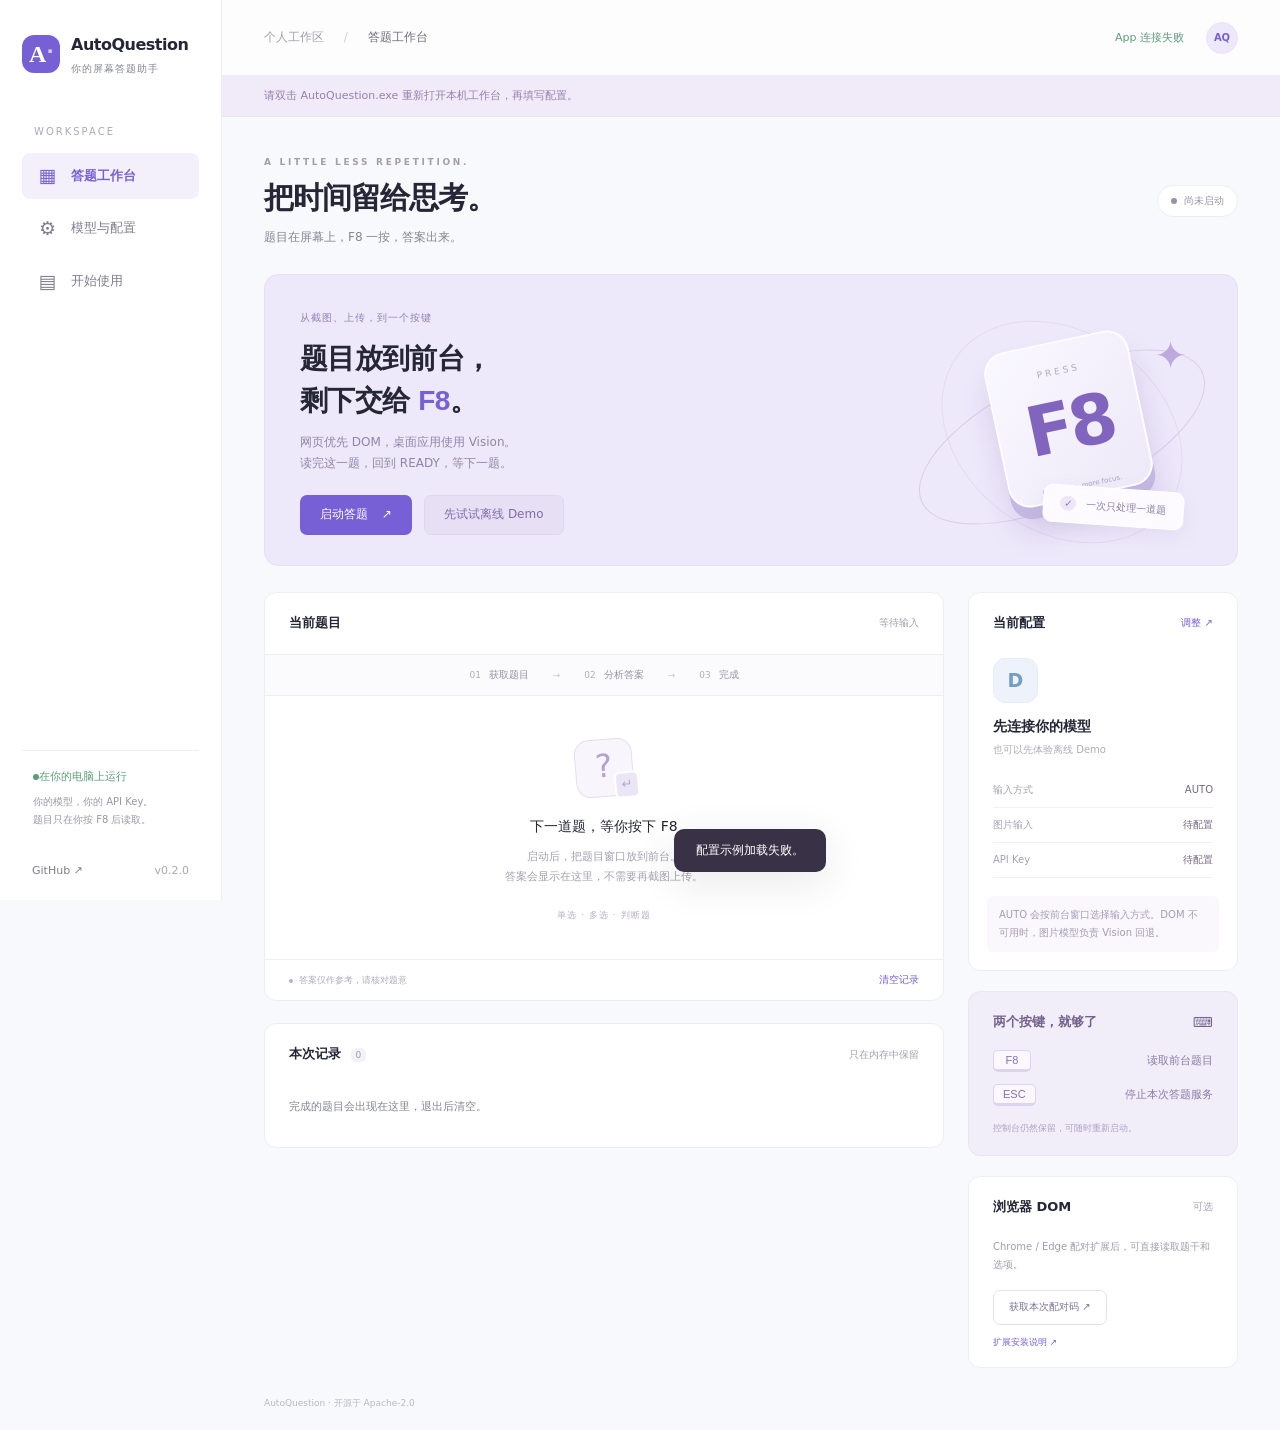
==== commit 5cc4bbae: "Ship a portable Windows app and replace preview with a download entry" ====
--- a/src/autoquestion/web/index.html
+++ b/src/autoquestion/web/index.html
@@ -62,8 +62,8 @@
       </header>
       <div id="preview-banner" class="preview-banner" hidden>
         这是公开的交互预览。实际 F8 答题与 API Key 配置在 Windows 本机运行。<a
-          href="https://github.com/billstar0128-jpg/AutoQuestion/archive/refs/heads/main.zip"
-          >下载本机版 ↗</a
+          href="https://github.com/billstar0128-jpg/AutoQuestion/releases/download/v0.2.1/AutoQuestion-0.2.1-Windows-x64.zip"
+          >下载 Windows App ↗</a
         >
       </div>
       <main id="main">
@@ -413,26 +413,26 @@
                 <div>
                   <h2>下载到 Windows 电脑</h2>
                   <p>
-                    安装标准 Windows Python 3.10 或更新版本。下载源码 ZIP
-                    并完整解压。
+                    下载 Windows x64 便携 ZIP 并完整解压。保留 _internal
+                    文件夹，不需要安装 Python。
                   </p>
                   <a
                     class="button outline"
-                    href="https://github.com/billstar0128-jpg/AutoQuestion/archive/refs/heads/main.zip"
-                    >下载源码 ZIP ↗</a
+                    href="https://github.com/billstar0128-jpg/AutoQuestion/releases/download/v0.2.1/AutoQuestion-0.2.1-Windows-x64.zip"
+                    >下载 Windows App ↗</a
                   >
                 </div>
               </div>
               <div class="guide-step">
                 <span>02</span>
                 <div>
-                  <h2>双击 AutoQuestion.pyw</h2>
-                  <p>
-                    第一次使用会提示创建项目环境并安装依赖。确认后等待完成，浏览器自动打开本机工作台。
+                  <h2>双击 AutoQuestion.exe</h2>
+                  <p>
+                    浏览器会自动打开本机工作台。无须安装依赖，也不需要
+                    PowerShell。
                   </p>
                   <p class="muted">
-                    如果 Windows 没有关联 .pyw，请用 Python Launcher
-                    打开它。后续不需要 PowerShell。
+                    源码用户仍可使用 AutoQuestion.pyw；便携 App 直接运行 EXE。
                   </p>
                 </div>
               </div>
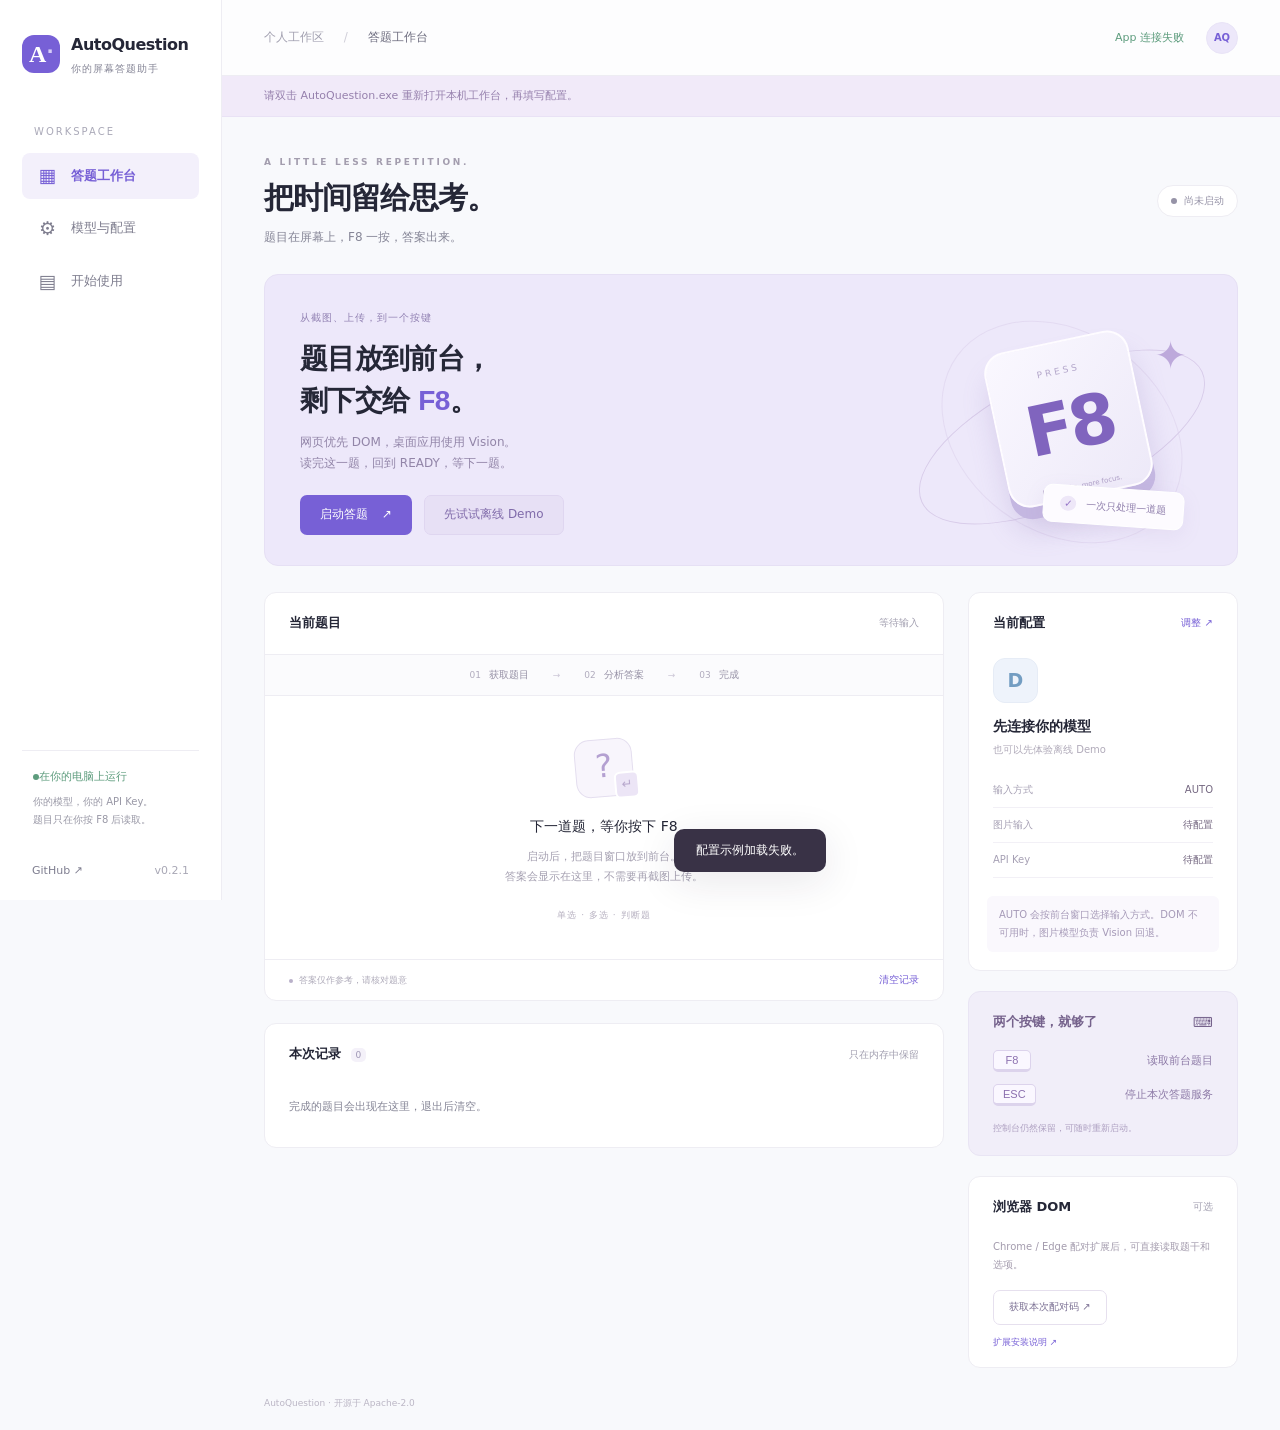
==== commit 1a47207f: "Keep Windows HTTP error responses readable and clarify app setup" ====
--- a/src/autoquestion/web/index.html
+++ b/src/autoquestion/web/index.html
@@ -44,7 +44,7 @@
           target="_blank"
           rel="noreferrer"
           >GitHub ↗</a
-        ><span id="version">v0.2.0</span>
+        ><span id="version">v0.2.1</span>
       </div>
     </aside>
     <div class="app-shell">
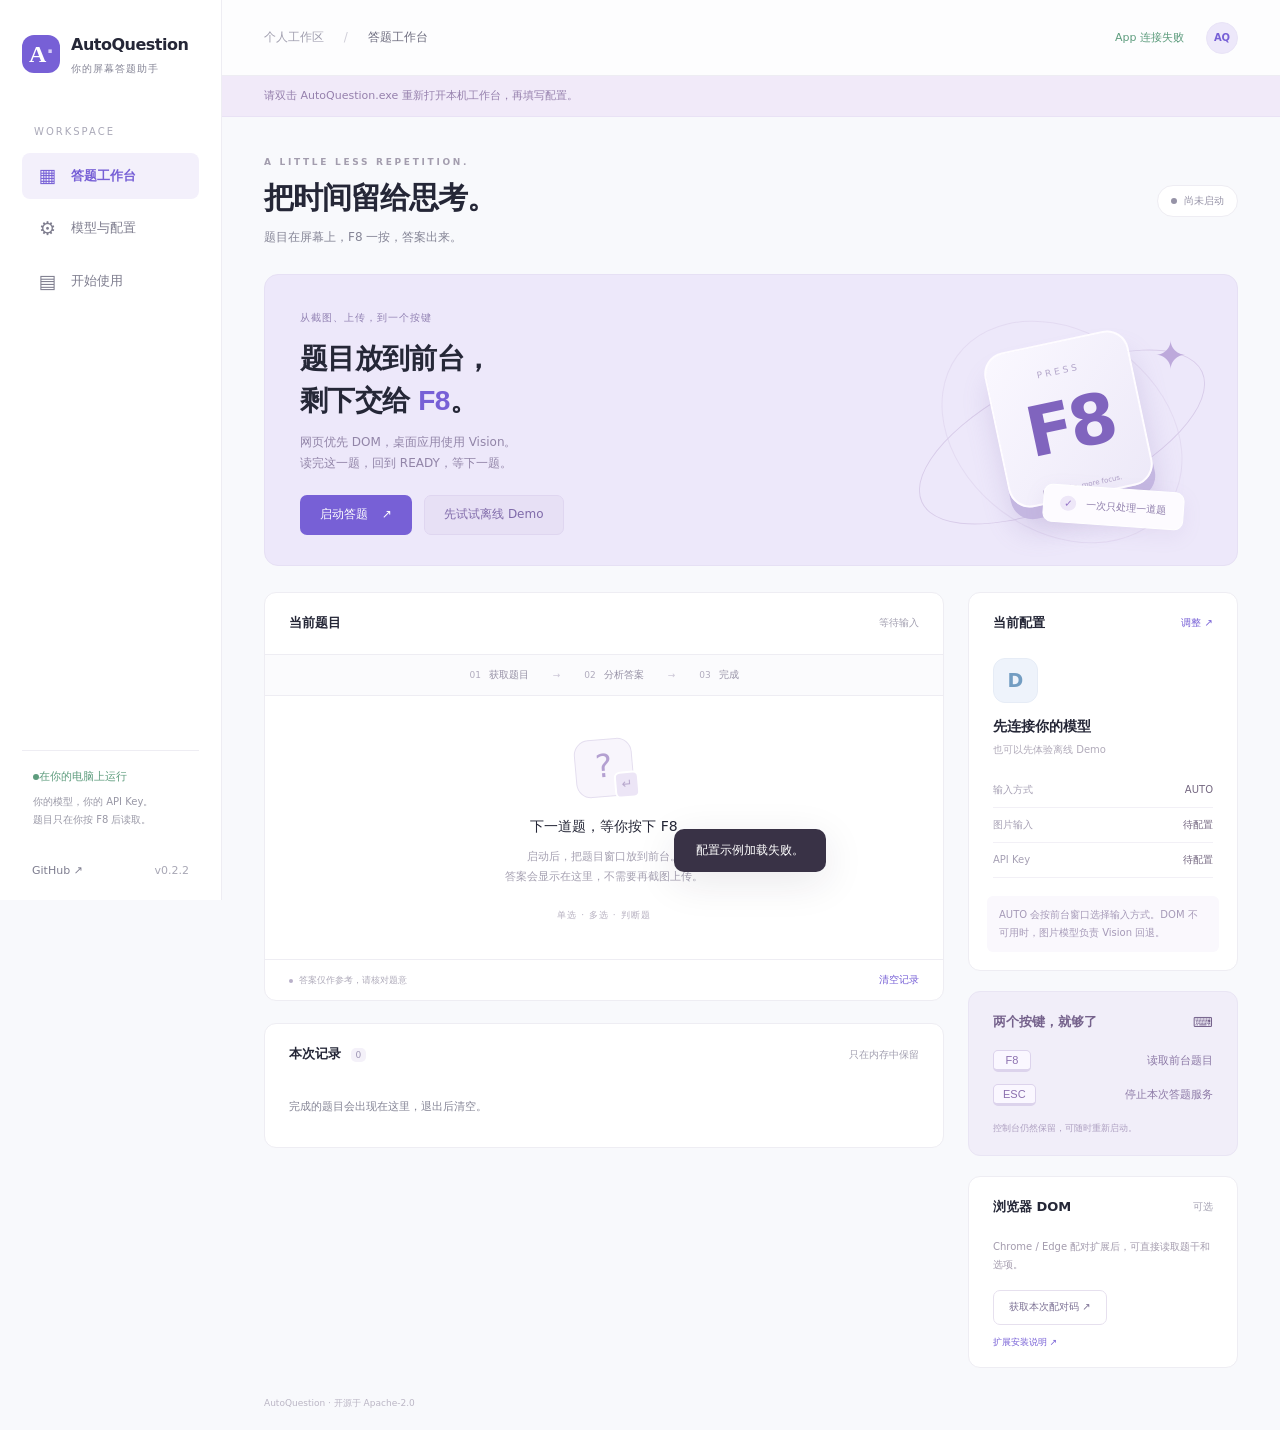
==== commit bf1783b0: "Run AutoQuestion in a single native desktop window and exit on close" ====
--- a/src/autoquestion/web/index.html
+++ b/src/autoquestion/web/index.html
@@ -44,7 +44,7 @@
           target="_blank"
           rel="noreferrer"
           >GitHub ↗</a
-        ><span id="version">v0.2.1</span>
+        ><span id="version">v0.2.2</span>
       </div>
     </aside>
     <div class="app-shell">
@@ -62,7 +62,7 @@
       </header>
       <div id="preview-banner" class="preview-banner" hidden>
         这是公开的交互预览。实际 F8 答题与 API Key 配置在 Windows 本机运行。<a
-          href="https://github.com/billstar0128-jpg/AutoQuestion/releases/download/v0.2.1/AutoQuestion-0.2.1-Windows-x64.zip"
+          href="https://github.com/billstar0128-jpg/AutoQuestion/releases/download/v0.2.2/AutoQuestion-0.2.2-Windows-x64.zip"
           >下载 Windows App ↗</a
         >
       </div>
@@ -418,7 +418,7 @@
                   </p>
                   <a
                     class="button outline"
-                    href="https://github.com/billstar0128-jpg/AutoQuestion/releases/download/v0.2.1/AutoQuestion-0.2.1-Windows-x64.zip"
+                    href="https://github.com/billstar0128-jpg/AutoQuestion/releases/download/v0.2.2/AutoQuestion-0.2.2-Windows-x64.zip"
                     >下载 Windows App ↗</a
                   >
                 </div>
@@ -428,7 +428,7 @@
                 <div>
                   <h2>双击 AutoQuestion.exe</h2>
                   <p>
-                    浏览器会自动打开本机工作台。无须安装依赖，也不需要
+                    独立 App 窗口会自动打开，关闭右上角 × 即退出。无须安装依赖，也不需要
                     PowerShell。
                   </p>
                   <p class="muted">
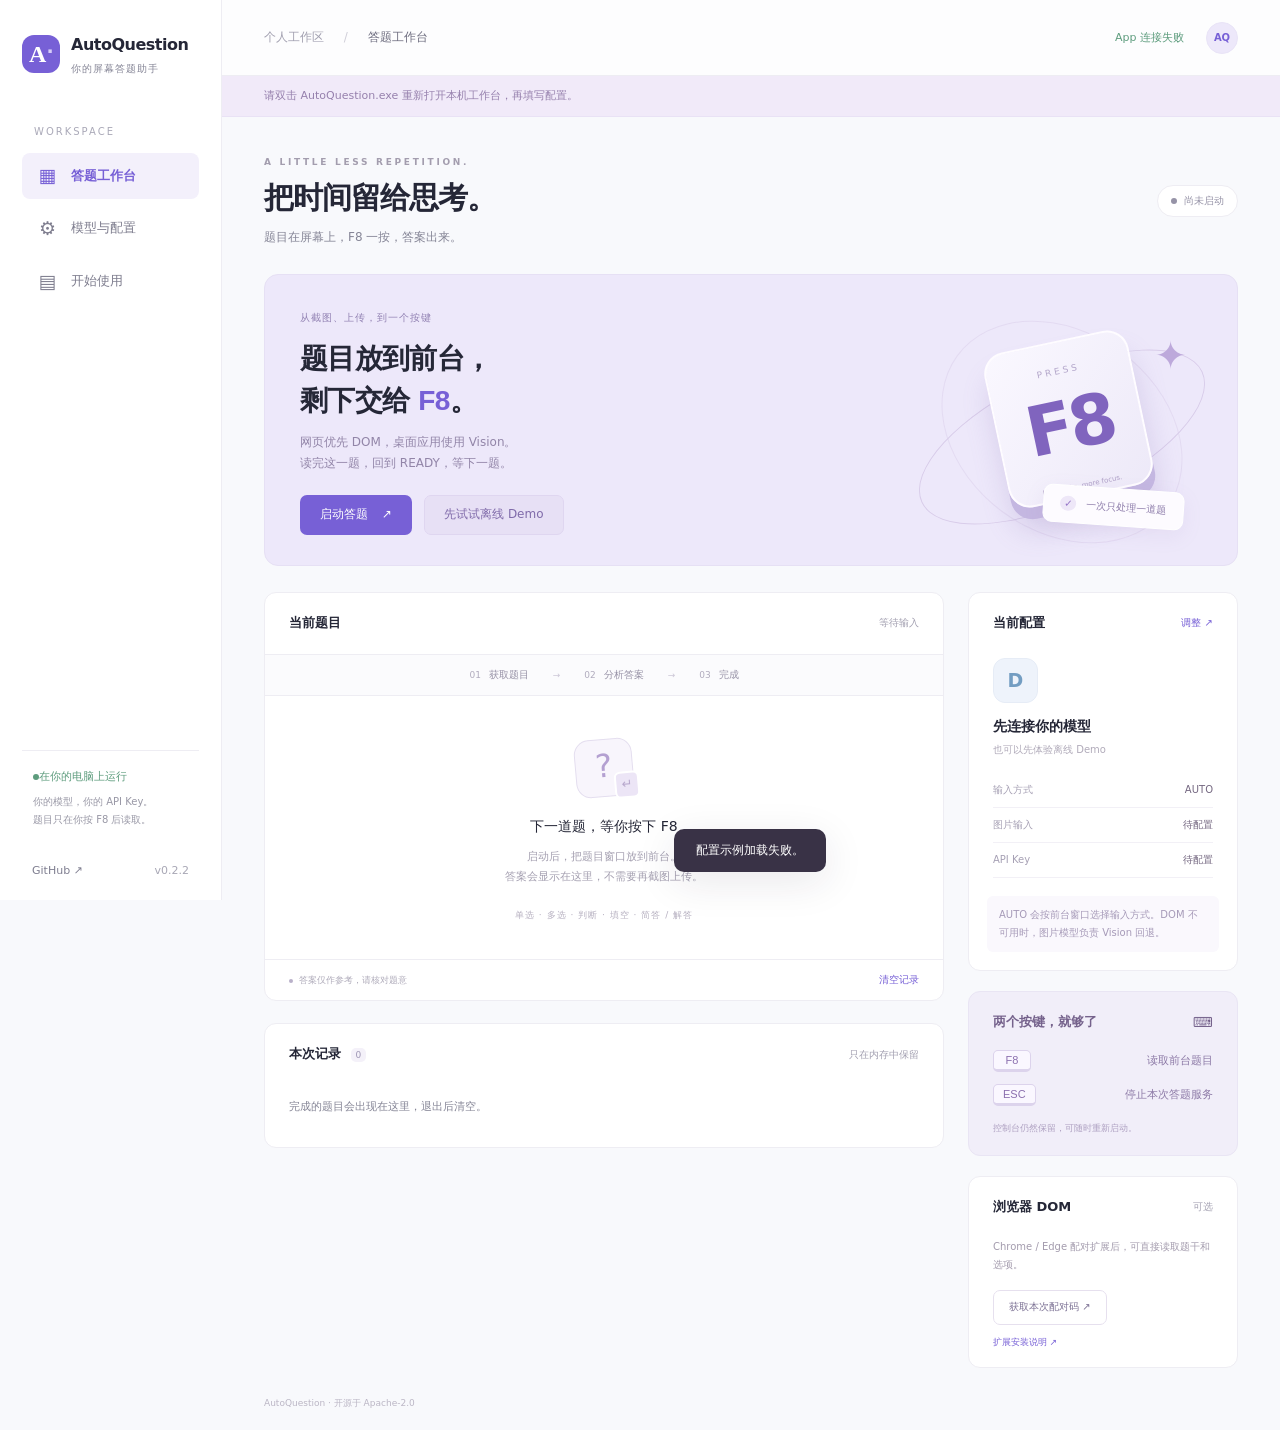
==== commit e050ce45: "Add mixed subjective questions and selectable answer copying on Windows and Android" ====
--- a/src/autoquestion/web/index.html
+++ b/src/autoquestion/web/index.html
@@ -124,13 +124,18 @@
                   <p>
                     启动后，把题目窗口放到前台。<br />答案会显示在这里，不需要再截图上传。
                   </p>
-                  <span class="empty-caption">单选 · 多选 · 判断题</span>
+                  <span class="empty-caption">单选 · 多选 · 判断 · 填空 · 简答 / 解答</span>
                 </div>
                 <div id="answer-result" class="answer-result" hidden>
+                  <div id="batch-results" class="batch-results" aria-label="本次识别的各题答案" hidden></div>
                   <h3 id="question-text"></h3>
+                  <p id="question-kind" class="mini-label"></p>
                   <div id="question-options" class="question-options"></div>
                   <div class="answer-block">
                     <span>参考答案</span><strong id="answer-text"></strong>
+                    <div id="blank-answers" class="blank-answers" hidden></div>
+                    <button id="copy-answer" class="button outline copy-answer" type="button" disabled>复制答案</button>
+                    <p class="copy-help">可选择文字复制；复制后自行粘贴到需要的位置。</p>
                     <p id="answer-reason"></p>
                     <small id="answer-confidence"></small>
                   </div>
@@ -320,6 +325,9 @@
                       </select>
                     </div>
                   </div>
+                  <label for="request-timeout">模型等待时间（秒）</label>
+                  <input id="request-timeout" type="number" min="1" max="300" step="1" value="180" />
+                  <p class="field-help">多道题建议 180 秒，最多 300 秒。正在分析时请稍等；停止会丢弃迟到答案。</p>
                   <label class="checkbox-label"
                     ><input id="vision" type="checkbox" /><span
                       >我确认这个模型支持图片输入<small
@@ -454,7 +462,7 @@
                 <div>
                   <h2>题目置前台，按 F8</h2>
                   <p>
-                    支持单选、多选和判断。不要让工作台自己成为要分析的前台题目。ESC
+                    支持单选、多选、判断、填空和简答/解答，答案可选择和复制。不要让工作台自己成为要分析的前台题目。ESC
                     停止服务，界面可以重新启动。
                   </p>
                 </div>
--- a/src/autoquestion/web/style.css
+++ b/src/autoquestion/web/style.css
@@ -308,6 +308,52 @@
     padding: 6px 11px;
     font-size: 11px;
 }
+.batch-results {
+    display: grid;
+    gap: 10px;
+    margin-bottom: 28px;
+    padding-bottom: 24px;
+    border-bottom: 1px solid var(--line);
+}
+.batch-result-card {
+    display: grid;
+    gap: 7px;
+    width: 100%;
+    text-align: left;
+    padding: 15px 18px;
+    border: 1px solid var(--line);
+    border-radius: 9px;
+    background: #fbfaff;
+    color: var(--ink);
+    white-space: normal;
+    overflow-wrap: anywhere;
+}
+.batch-result-card[aria-pressed="true"] { border-color: var(--purple); }
+.batch-answer { color: var(--purple); font-size: 16px; }
+.batch-answer {
+    display: -webkit-box;
+    -webkit-line-clamp: 4;
+    -webkit-box-orient: vertical;
+    overflow: hidden;
+    white-space: pre-wrap;
+}
+.answer-block .subjective-answer {
+    font-size: 16px;
+    font-weight: 400;
+    line-height: 1.8;
+    color: var(--ink);
+    white-space: pre-wrap;
+    overflow-wrap: anywhere;
+    user-select: text;
+}
+.blank-answers { display: grid; gap: 12px; margin-top: 12px; }
+.blank-answer-row { display: grid; grid-template-columns: auto minmax(0, 1fr) auto; gap: 12px; align-items: start; }
+.blank-answer-label { color: var(--muted); font-size: 12px; }
+.blank-answer-text { white-space: pre-wrap; overflow-wrap: anywhere; user-select: text; }
+.copy-answer { margin-top: 16px; }
+.copy-help { color: var(--muted); font-size: 11px; }
+.clipboard-fallback { position: fixed; top: -10000px; left: 0; }
+.batch-reason { color: #80788c; font-size: 12px; }
 .hero-panel {
     display: flex;
     position: relative;
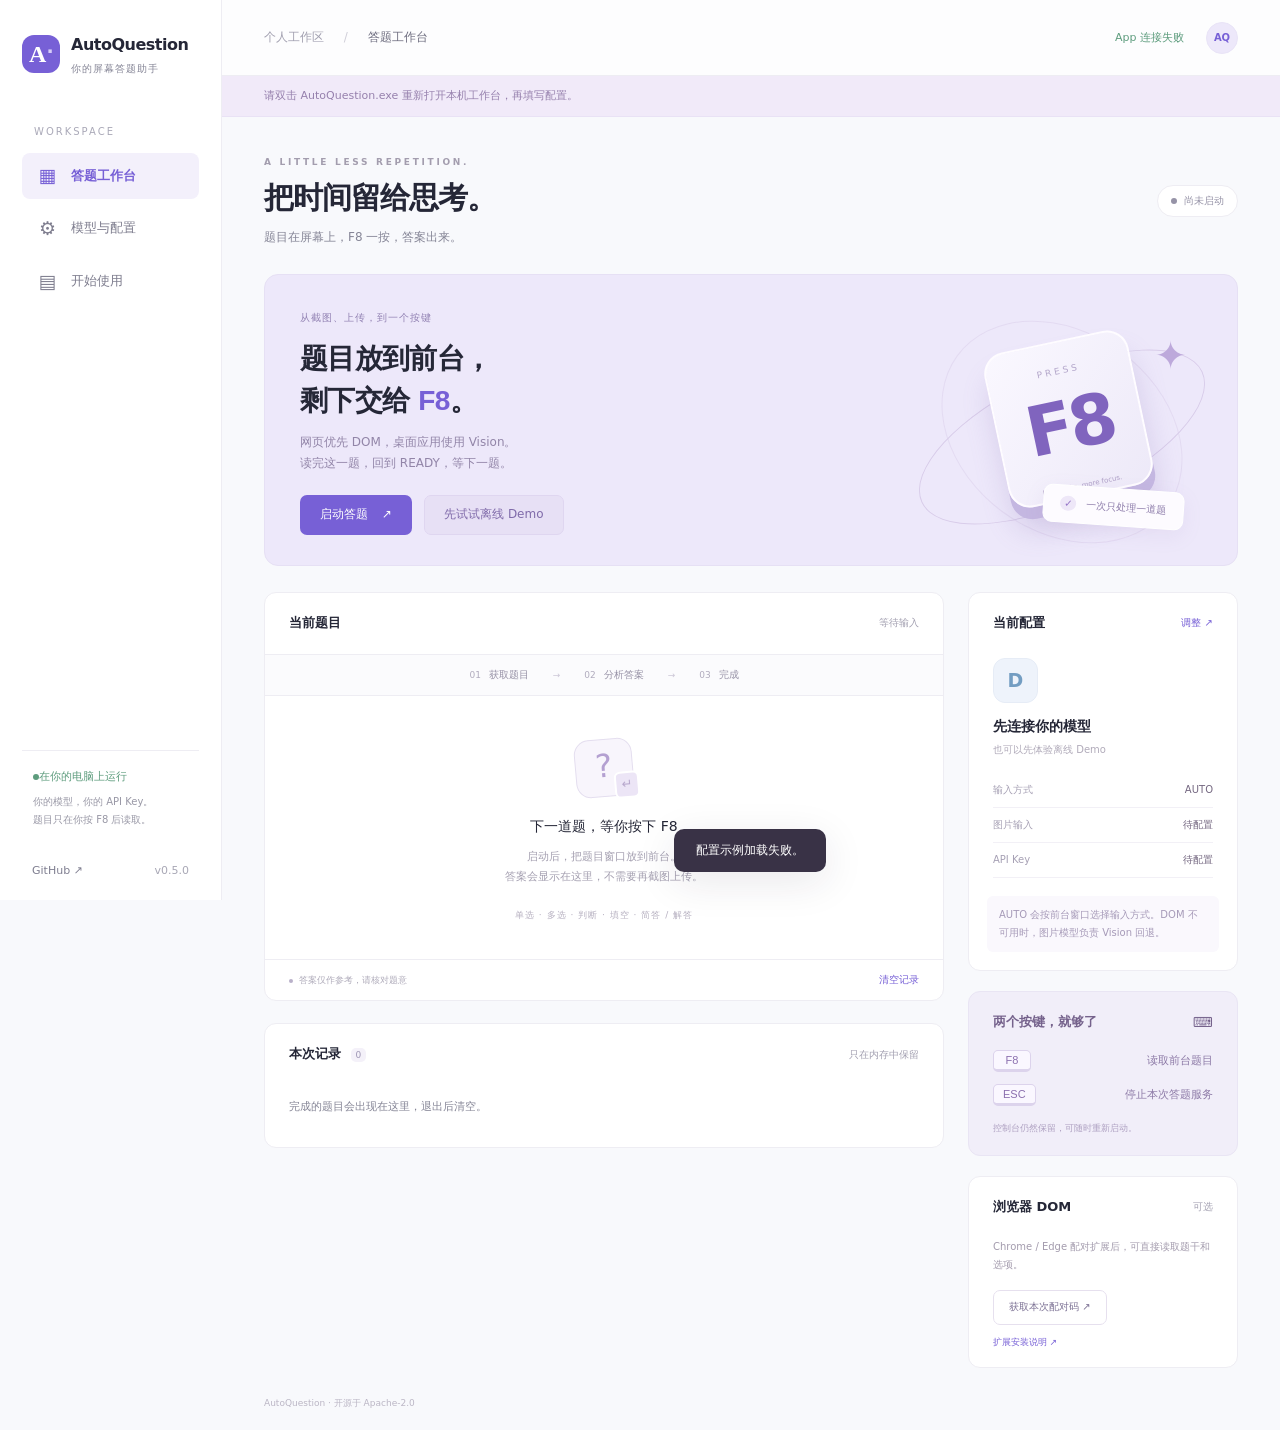
==== commit d165e99d: "Add verified GitHub updates and in-app installation for Windows and Android" ====
--- a/src/autoquestion/web/index.html
+++ b/src/autoquestion/web/index.html
@@ -44,7 +44,7 @@
           target="_blank"
           rel="noreferrer"
           >GitHub ↗</a
-        ><span id="version">v0.2.2</span>
+        ><span id="version">v0.5.0</span>
       </div>
     </aside>
     <div class="app-shell">
@@ -62,10 +62,19 @@
       </header>
       <div id="preview-banner" class="preview-banner" hidden>
         这是公开的交互预览。实际 F8 答题与 API Key 配置在 Windows 本机运行。<a
-          href="https://github.com/billstar0128-jpg/AutoQuestion/releases/download/v0.2.2/AutoQuestion-0.2.2-Windows-x64.zip"
+          href="https://github.com/billstar0128-jpg/AutoQuestion/releases/download/v0.5.0/AutoQuestion-0.5.0-Windows-x64.zip"
           >下载 Windows App ↗</a
         >
       </div>
+      <section id="update-panel" class="update-panel" aria-label="应用更新" hidden>
+        <div><strong id="update-title">应用更新</strong><p id="update-message" class="muted"></p></div>
+        <div class="update-actions">
+          <button id="update-check" class="button outline">检查更新</button>
+          <button id="update-download" class="button" hidden>下载更新</button>
+          <button id="update-install" class="button" hidden>安装并重启</button>
+          <a id="update-manual" href="https://github.com/billstar0128-jpg/AutoQuestion/releases" target="_blank" rel="noreferrer" hidden>下载新版 App ↗</a>
+        </div>
+      </section>
       <main id="main">
         <section id="view-workspace" class="view">
           <div class="page-heading">
@@ -426,7 +435,7 @@
                   </p>
                   <a
                     class="button outline"
-                    href="https://github.com/billstar0128-jpg/AutoQuestion/releases/download/v0.2.2/AutoQuestion-0.2.2-Windows-x64.zip"
+                    href="https://github.com/billstar0128-jpg/AutoQuestion/releases/download/v0.5.0/AutoQuestion-0.5.0-Windows-x64.zip"
                     >下载 Windows App ↗</a
                   >
                 </div>
@@ -503,8 +512,7 @@
                   >反馈问题 ↗</a
                 >
                 <p>
-                  不会替你点击或提交。填空、简答完整求解与 OCR
-                  暂不支持。模型答案请核对。
+                  支持填空和简答/解答，答案可复制。不会替你点击或提交，模型答案请核对。
                 </p>
               </section>
             </aside>
--- a/src/autoquestion/web/style.css
+++ b/src/autoquestion/web/style.css
@@ -1532,3 +1532,8 @@
         transition: none !important;
     }
 }
+.update-panel { margin: 20px 40px 0; padding: 16px 20px; display: flex; gap: 20px; align-items: center; justify-content: space-between; background: #f0ebff; border: 1px solid #dfd5f8; border-radius: 16px; }
+.update-panel[hidden] { display: none; }
+.update-panel p { margin: 6px 0 0; font-size: 13px; }
+.update-actions { display: flex; align-items: center; flex-wrap: wrap; gap: 8px; flex-shrink: 0; }
+@media (max-width: 900px) { .update-panel { margin: 16px; align-items: flex-start; flex-direction: column; } }
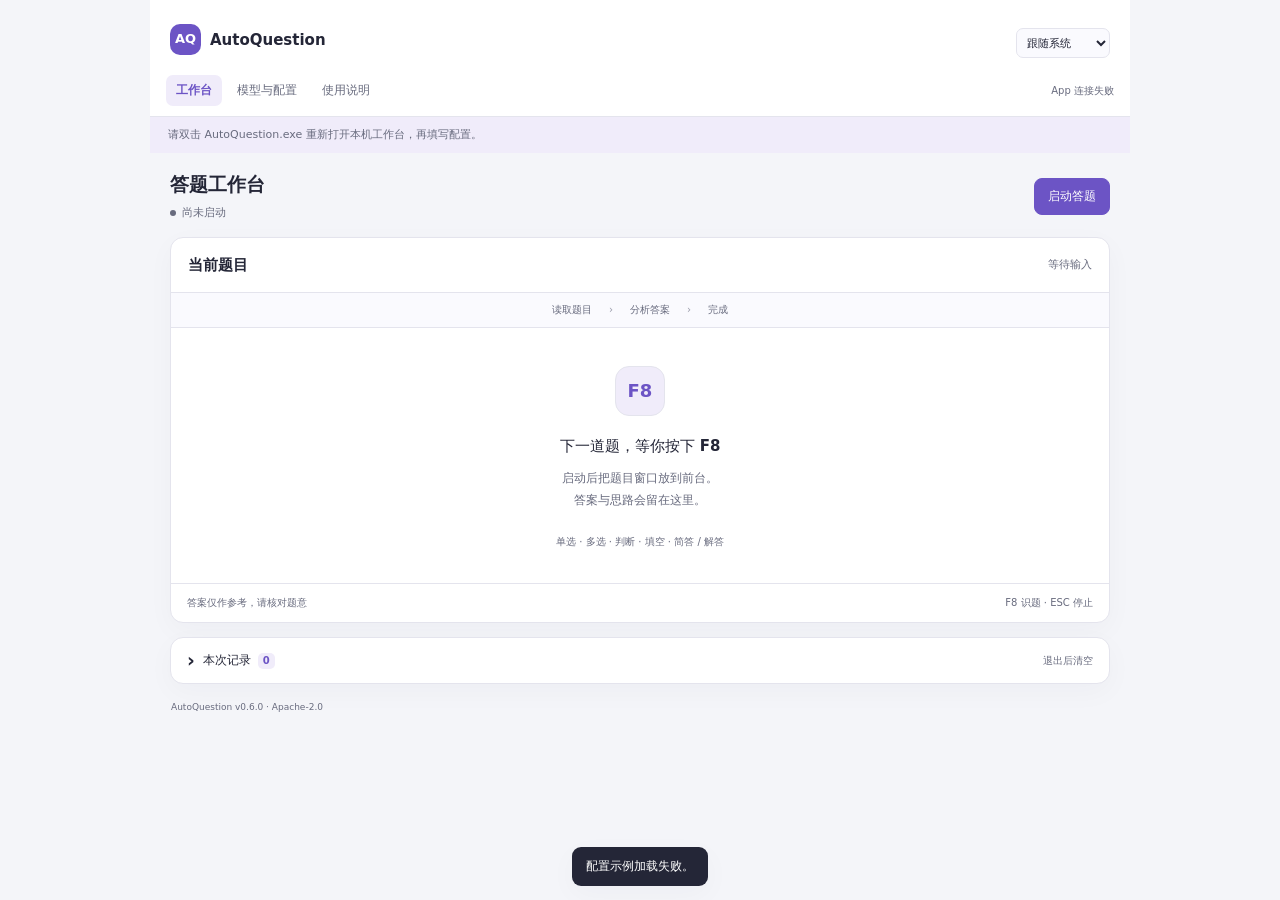
==== commit 630d9ee6: "Simplify desktop workspace with floating AQ window and light and dark themes" ====
--- a/src/autoquestion/web/index.html
+++ b/src/autoquestion/web/index.html
@@ -1,71 +1,66 @@
 <!doctype html>
-<html lang="zh-CN">
-  <head>
-    <meta charset="utf-8" />
-    <meta name="viewport" content="width=device-width, initial-scale=1" />
-    <meta
-      name="description"
-      content="AutoQuestion 本机工作台。把题目放到前台，按 F8，查看答案。"
-    />
-    <title>AutoQuestion · 答题工作台</title>
-    <link rel="stylesheet" href="style.css" />
-    <script src="app.js" defer></script>
-  </head>
-  <body>
-    <a class="skip-link" href="#main">跳到主要内容</a>
-    <aside class="sidebar">
-      <a class="brand" href="#workspace" aria-label="AutoQuestion 工作台"
-        ><span class="brand-mark">A<span>·</span></span
-        ><span>AutoQuestion<small>你的屏幕答题助手</small></span></a
-      >
-      <div class="nav-caption">WORKSPACE</div>
-      <nav aria-label="主导航">
-        <button
-          class="nav-link active"
-          data-view="workspace"
-          aria-current="page"
-        >
-          <span class="nav-icon">▦</span>答题工作台
-        </button>
-        <button class="nav-link" data-view="settings">
-          <span class="nav-icon">⚙</span>模型与配置
-        </button>
-        <button class="nav-link" data-view="guide">
-          <span class="nav-icon">▤</span>开始使用
-        </button>
-      </nav>
-      <div class="sidebar-note">
-        <span class="tiny-dot"></span>在你的电脑上运行
-        <p>你的模型，你的 API Key。<br />题目只在你按 F8 后读取。</p>
-      </div>
-      <div class="sidebar-bottom">
-        <a
-          href="https://github.com/billstar0128-jpg/AutoQuestion"
-          target="_blank"
-          rel="noreferrer"
-          >GitHub ↗</a
-        ><span id="version">v0.5.0</span>
-      </div>
-    </aside>
-    <div class="app-shell">
-      <header class="topbar">
-        <div class="breadcrumbs">
-          个人工作区 <span>/</span> <strong id="page-label">答题工作台</strong>
-        </div>
-        <div class="topbar-right">
-          <span class="local-badge" id="connection-label"
-            ><span class="tiny-dot"></span>本机连接</span
-          ><button class="avatar" data-view="settings" aria-label="打开配置">
-            AQ
-          </button>
-        </div>
-      </header>
-      <div id="preview-banner" class="preview-banner" hidden>
-        这是公开的交互预览。实际 F8 答题与 API Key 配置在 Windows 本机运行。<a
-          href="https://github.com/billstar0128-jpg/AutoQuestion/releases/download/v0.5.0/AutoQuestion-0.5.0-Windows-x64.zip"
-          >下载 Windows App ↗</a
-        >
-      </div>
+<html lang="zh-CN" data-theme="light">
+<head>
+<meta charset="utf-8" />
+<meta name="viewport" content="width=device-width, initial-scale=1" />
+<meta name="description" content="AutoQuestion 本机工作台。把题目放到前台，按 F8，查看答案。" />
+<title>AutoQuestion · 答题工作台</title>
+<link rel="stylesheet" href="style.css" />
+<script src="app.js" defer></script>
+</head>
+<body>
+<div id="compact-box" class="compact-box" hidden>
+  <div class="compact-grip pywebview-drag-region" aria-hidden="true"><span></span></div>
+  <button id="compact-expand" type="button" aria-label="展开答案和思路" title="查看答案和思路"><span>AQ</span><i id="compact-status" aria-hidden="true"></i></button>
+</div>
+<div id="normal-shell" class="normal-shell">
+<a class="skip-link" href="#main">跳到主要内容</a>
+<header class="app-header">
+  <a class="brand" href="#workspace" aria-label="AutoQuestion 工作台"><span class="brand-mark">AQ</span><span>AutoQuestion</span></a>
+  <div class="header-grip pywebview-drag-region" aria-hidden="true"></div>
+  <div class="header-actions">
+    <label class="theme-control"><span class="sr-only">界面主题</span><select id="theme-select" aria-label="界面主题"><option value="system">跟随系统</option><option value="light">日间</option><option value="dark">深色</option></select></label>
+    <button id="compact-button" class="icon-button" type="button" title="收成 AQ 小方框" aria-label="收成小方框" hidden>▣</button>
+  </div>
+</header>
+<nav class="main-nav" aria-label="主导航">
+  <button class="nav-link active" data-view="workspace" aria-current="page">工作台</button>
+  <button class="nav-link" data-view="settings">模型与配置 <span id="update-indicator" class="update-badge" hidden>更新</span></button>
+  <button class="nav-link" data-view="guide">使用说明</button>
+  <span id="connection-label" class="connection-label">本机连接</span>
+</nav>
+<div id="preview-banner" class="preview-banner" hidden>这是界面预览。答题与 API Key 配置在 Windows 本机运行。<a href="https://github.com/billstar0128-jpg/AutoQuestion/releases">下载 Windows App ↗</a></div>
+<main id="main">
+<section id="view-workspace" class="view">
+  <div class="workspace-toolbar">
+    <div class="workspace-status"><h1 id="page-label">答题工作台</h1><span class="status-pill" id="status-pill"><span class="tiny-dot"></span><span id="status-text">尚未启动</span></span></div>
+    <button id="start-button" class="button primary" type="button">启动答题</button>
+  </div>
+  <section class="panel answer-panel">
+    <div class="panel-heading"><h2>当前题目</h2><span class="mini-label" id="result-source">等待输入</span></div>
+    <div class="flow-strip"><span id="flow-capture">读取题目</span><i>›</i><span id="flow-analyze">分析答案</span><i>›</i><span id="flow-result">完成</span></div>
+    <div id="empty-result" class="empty-result"><div class="empty-icon" aria-hidden="true">F8</div><h3>下一道题，等你按下 F8</h3><p>启动后把题目窗口放到前台。<br />答案与思路会留在这里。</p><span class="empty-caption">单选 · 多选 · 判断 · 填空 · 简答 / 解答</span></div>
+    <div id="answer-result" class="answer-result" hidden>
+      <div id="batch-results" class="batch-results" aria-label="本次识别的各题答案" hidden></div>
+      <h3 id="question-text"></h3><p id="question-kind" class="mini-label"></p><div id="question-options" class="question-options"></div>
+      <div class="answer-block"><span class="answer-caption">参考答案</span><strong id="answer-text"></strong><div id="blank-answers" class="blank-answers" hidden></div>
+      <button id="copy-answer" class="button outline copy-answer" type="button" disabled>复制答案</button><p class="copy-help">也可选择文字复制，自行切换应用粘贴。</p>
+      <div class="reason-block"><h4>思路与说明</h4><p id="answer-reason"></p></div><small id="answer-confidence"></small></div>
+    </div>
+    <div id="runtime-error" class="message error" role="alert" hidden></div>
+    <footer class="panel-footer">答案仅作参考，请核对题意 <span><kbd>F8</kbd> 识题 · <kbd>ESC</kbd> 停止</span></footer>
+  </section>
+  <details class="panel recent-panel"><summary id="history-toggle">本次记录 <span id="history-count" class="count-badge">0</span><span class="mini-label">退出后清空</span></summary><div id="history-list" class="history-list"><p class="muted">完成的题目会出现在这里。</p></div><div class="history-actions"><button id="clear-button" class="text-button">清空记录</button></div></details>
+</section>
+        <section id="view-settings" class="view" hidden>
+          <div class="page-heading">
+            <div>
+              <p class="eyebrow">MAKE IT YOURS.</p>
+              <h1>连接你习惯的模型。</h1>
+              <p class="muted">首次配置只需几项。之后双击打开，直接开始。</p>
+            </div>
+            <span class="tag">本机设置</span>
+          </div>
       <section id="update-panel" class="update-panel" aria-label="应用更新" hidden>
         <div><strong id="update-title">应用更新</strong><p id="update-message" class="muted"></p></div>
         <div class="update-actions">
@@ -75,191 +70,6 @@
           <a id="update-manual" href="https://github.com/billstar0128-jpg/AutoQuestion/releases" target="_blank" rel="noreferrer" hidden>下载新版 App ↗</a>
         </div>
       </section>
-      <main id="main">
-        <section id="view-workspace" class="view">
-          <div class="page-heading">
-            <div>
-              <p class="eyebrow">A LITTLE LESS REPETITION.</p>
-              <h1>把时间留给思考。</h1>
-              <p class="muted">题目在屏幕上，F8 一按，答案出来。</p>
-            </div>
-            <span class="status-pill" id="status-pill"
-              ><span class="tiny-dot"></span
-              ><span id="status-text">尚未启动</span></span
-            >
-          </div>
-          <section class="hero-panel">
-            <div class="hero-copy">
-              <span class="hero-kicker">从截图、上传，到一个按键</span>
-              <h2>题目放到前台，<br />剩下交给 <span>F8</span>。</h2>
-              <p>
-                网页优先 DOM，桌面应用使用 Vision。<br />读完这一题，回到
-                READY，等下一题。
-              </p>
-              <div class="hero-actions">
-                <button id="start-button" class="button primary">
-                  启动答题 <span>↗</span></button
-                ><button id="demo-button" class="button subtle">
-                  先试试离线 Demo
-                </button>
-              </div>
-            </div>
-            <div class="hero-art" aria-hidden="true">
-              <div class="orbit orbit-one"></div>
-              <div class="orbit orbit-two"></div>
-              <div class="art-spark">✦</div>
-              <div class="keycap">
-                <span>PRESS</span><strong>F8</strong
-                ><small>less clicks, more focus.</small>
-              </div>
-              <div class="art-note"><span>✓</span> 一次只处理一道题</div>
-            </div>
-          </section>
-          <div class="dashboard-grid">
-            <div class="primary-column">
-              <section class="panel answer-panel">
-                <div class="panel-heading">
-                  <h2>当前题目</h2>
-                  <span class="mini-label" id="result-source">等待输入</span>
-                </div>
-                <div class="flow-strip">
-                  <span id="flow-capture">01 <b>获取题目</b></span
-                  ><i>→</i><span id="flow-analyze">02 <b>分析答案</b></span
-                  ><i>→</i><span id="flow-result">03 <b>完成</b></span>
-                </div>
-                <div id="empty-result" class="empty-result">
-                  <div class="empty-icon"><span>?</span><small>↵</small></div>
-                  <h3>下一道题，等你按下 F8</h3>
-                  <p>
-                    启动后，把题目窗口放到前台。<br />答案会显示在这里，不需要再截图上传。
-                  </p>
-                  <span class="empty-caption">单选 · 多选 · 判断 · 填空 · 简答 / 解答</span>
-                </div>
-                <div id="answer-result" class="answer-result" hidden>
-                  <div id="batch-results" class="batch-results" aria-label="本次识别的各题答案" hidden></div>
-                  <h3 id="question-text"></h3>
-                  <p id="question-kind" class="mini-label"></p>
-                  <div id="question-options" class="question-options"></div>
-                  <div class="answer-block">
-                    <span>参考答案</span><strong id="answer-text"></strong>
-                    <div id="blank-answers" class="blank-answers" hidden></div>
-                    <button id="copy-answer" class="button outline copy-answer" type="button" disabled>复制答案</button>
-                    <p class="copy-help">可选择文字复制；复制后自行粘贴到需要的位置。</p>
-                    <p id="answer-reason"></p>
-                    <small id="answer-confidence"></small>
-                  </div>
-                </div>
-                <div
-                  id="runtime-error"
-                  class="message error"
-                  role="alert"
-                  hidden
-                ></div>
-                <footer class="panel-footer">
-                  <span
-                    ><span class="tiny-dot"></span
-                    >答案仅作参考，请核对题意</span
-                  ><button id="clear-button" class="text-button">
-                    清空记录
-                  </button>
-                </footer>
-              </section>
-              <section class="panel recent-panel">
-                <div class="panel-heading">
-                  <h2>
-                    本次记录
-                    <span id="history-count" class="count-badge">0</span>
-                  </h2>
-                  <span class="mini-label">只在内存中保留</span>
-                </div>
-                <div id="history-list" class="history-list">
-                  <p class="muted">完成的题目会出现在这里，退出后清空。</p>
-                </div>
-              </section>
-            </div>
-            <div class="secondary-column">
-              <section class="panel configuration-panel">
-                <div class="panel-heading">
-                  <h2>当前配置</h2>
-                  <button class="text-button" data-view="settings">
-                    调整 ↗
-                  </button>
-                </div>
-                <div class="provider-avatar" id="provider-initial">D</div>
-                <h3 id="provider-name">先连接你的模型</h3>
-                <p class="provider-model" id="provider-model">
-                  也可以先体验离线 Demo
-                </p>
-                <dl class="config-stats">
-                  <div>
-                    <dt>输入方式</dt>
-                    <dd id="input-mode">AUTO</dd>
-                  </div>
-                  <div>
-                    <dt>图片输入</dt>
-                    <dd id="vision-capability">待配置</dd>
-                  </div>
-                  <div>
-                    <dt>API Key</dt>
-                    <dd id="key-status">待配置</dd>
-                  </div>
-                </dl>
-                <div class="mode-note">
-                  AUTO 会按前台窗口选择输入方式。DOM 不可用时，图片模型负责
-                  Vision 回退。
-                </div>
-              </section>
-              <section class="shortcut-panel">
-                <div class="panel-heading">
-                  <h2>两个按键，就够了</h2>
-                  <span>⌨</span>
-                </div>
-                <div class="shortcut">
-                  <kbd>F8</kbd><span>读取前台题目</span>
-                </div>
-                <div class="shortcut">
-                  <kbd>ESC</kbd><span>停止本次答题服务</span>
-                </div>
-                <p>控制台仍然保留，可随时重新启动。</p>
-              </section>
-              <section class="panel browser-panel">
-                <div class="panel-heading">
-                  <h2>浏览器 DOM</h2>
-                  <span class="mini-label">可选</span>
-                </div>
-                <p>Chrome / Edge 配对扩展后，可直接读取题干和选项。</p>
-                <button id="pair-button" class="button outline">
-                  获取本次配对码 ↗
-                </button>
-                <div id="pair-result" hidden>
-                  <label for="pair-code">仅用于本次扩展配对</label
-                  ><input id="pair-code" readonly autocomplete="off" /><button
-                    id="hide-pair"
-                    class="text-button"
-                  >
-                    隐藏配对码
-                  </button>
-                </div>
-                <a
-                  class="small-link"
-                  href="https://github.com/billstar0128-jpg/AutoQuestion/blob/main/docs/BROWSER_DOM_SETUP.md"
-                  target="_blank"
-                  rel="noreferrer"
-                  >扩展安装说明 ↗</a
-                >
-              </section>
-            </div>
-          </div>
-        </section>
-        <section id="view-settings" class="view" hidden>
-          <div class="page-heading">
-            <div>
-              <p class="eyebrow">MAKE IT YOURS.</p>
-              <h1>连接你习惯的模型。</h1>
-              <p class="muted">首次配置只需几项。之后双击打开，直接开始。</p>
-            </div>
-            <span class="tag">本机设置</span>
-          </div>
           <div class="settings-grid">
             <section class="panel settings-panel">
               <div class="panel-heading">
@@ -330,7 +140,6 @@
                         <option value="auto">AUTO · 推荐</option>
                         <option value="vision">Vision · 图片输入</option>
                         <option value="dom">DOM · 网页结构</option>
-                        <option value="demo">Demo · 固定题目</option>
                       </select>
                     </div>
                   </div>
@@ -345,10 +154,6 @@
                       ></span
                     ></label
                   >
-                </div>
-                <div id="offline-note" class="message info" hidden>
-                  离线 Demo 使用预置题目和答案，不调用模型、不截图，也不需要 API
-                  Key。
                 </div>
                 <div
                   id="save-message"
@@ -369,7 +174,64 @@
                 </div>
               </form>
             </section>
-            <aside class="settings-help">
+            <aside class="settings-help">              <section class="panel configuration-panel">
+                <div class="panel-heading">
+                  <h2>当前配置</h2>
+                  <button class="text-button" data-view="settings">
+                    调整 ↗
+                  </button>
+                </div>
+                <div class="provider-avatar" id="provider-initial">D</div>
+                <h3 id="provider-name">先连接你的模型</h3>
+                <p class="provider-model" id="provider-model">
+                  填写模型后即可开始
+                </p>
+                <dl class="config-stats">
+                  <div>
+                    <dt>输入方式</dt>
+                    <dd id="input-mode">AUTO</dd>
+                  </div>
+                  <div>
+                    <dt>图片输入</dt>
+                    <dd id="vision-capability">待配置</dd>
+                  </div>
+                  <div>
+                    <dt>API Key</dt>
+                    <dd id="key-status">待配置</dd>
+                  </div>
+                </dl>
+                <div class="mode-note">
+                  AUTO 会按前台窗口选择输入方式。DOM 不可用时，图片模型负责
+                  Vision 回退。
+                </div>
+              </section>
+              <section class="panel browser-panel">
+                <div class="panel-heading">
+                  <h2>浏览器 DOM</h2>
+                  <span class="mini-label">可选</span>
+                </div>
+                <p>Chrome / Edge 配对扩展后，可直接读取题干和选项。</p>
+                <button id="pair-button" class="button outline">
+                  获取本次配对码 ↗
+                </button>
+                <div id="pair-result" hidden>
+                  <label for="pair-code">仅用于本次扩展配对</label
+                  ><input id="pair-code" readonly autocomplete="off" /><button
+                    id="hide-pair"
+                    class="text-button"
+                  >
+                    隐藏配对码
+                  </button>
+                </div>
+                <a
+                  class="small-link"
+                  href="https://github.com/billstar0128-jpg/AutoQuestion/blob/main/docs/BROWSER_DOM_SETUP.md"
+                  target="_blank"
+                  rel="noreferrer"
+                  >扩展安装说明 ↗</a
+                >
+              </section>
+
               <section class="example-panel">
                 <span class="eyebrow">不用猜怎么填</span>
                 <h2 id="example-provider">拿 DeepSeek 举个例子</h2>
@@ -435,7 +297,7 @@
                   </p>
                   <a
                     class="button outline"
-                    href="https://github.com/billstar0128-jpg/AutoQuestion/releases/download/v0.5.0/AutoQuestion-0.5.0-Windows-x64.zip"
+                    href="https://github.com/billstar0128-jpg/AutoQuestion/releases/download/v0.6.0/AutoQuestion-0.6.0-Windows-x64.zip"
                     >下载 Windows App ↗</a
                   >
                 </div>
@@ -489,8 +351,6 @@
                   <dd>只读已配对浏览器或受管理 Demo，失败报错。</dd>
                   <dt>Vision</dt>
                   <dd>始终读取前台窗口截图，需要图片模型。</dd>
-                  <dt>离线 Demo</dt>
-                  <dd>预置合成示例，不代表真实模型能力。</dd>
                 </dl>
               </section>
               <section class="panel guide-links">
@@ -518,13 +378,9 @@
             </aside>
           </div>
         </section>
-        <footer class="app-footer">
-          <span>AutoQuestion · 开源于 Apache-2.0</span
-          ><button id="exit-button" class="text-button">退出本机程序 ↗</button>
-        </footer>
-      </main>
-    </div>
-    <div id="toast" class="toast" role="status" hidden></div>
-    <noscript>请开启 JavaScript 以使用本机答题工作台。</noscript>
-  </body>
-</html>
+
+<footer class="app-footer"><span>AutoQuestion <span id="version">v0.6.0</span> · Apache-2.0</span><button id="exit-button" class="text-button">退出程序</button></footer>
+</main></div>
+<div id="toast" class="toast" role="status" hidden></div>
+<noscript>请开启 JavaScript 以使用本机答题工作台。</noscript>
+</body></html>
--- a/src/autoquestion/web/style.css
+++ b/src/autoquestion/web/style.css
@@ -1,1539 +1,1169 @@
+@charset "UTF-8";
 :root {
-    --ink: #252737;
-    --muted: #858596;
-    --purple: #7760d6;
-    --purple-dark: #654dc6;
-    --soft: #f3f0fb;
-    --line: #eeedf3;
-    --green: #5d9c7d;
-    --bg: #f8f9fc;
-    --white: #fff;
-    font-family: Inter, "Segoe UI", "Microsoft YaHei", system-ui, sans-serif;
-    color: var(--ink);
-    font-size: 14px;
-    line-height: 1.6;
+  color-scheme: light;
+  --ink:#242637;
+  --muted:#686b7e;
+  --purple:#6c54c5;
+  --purple-dark:#5940b1;
+  --soft:#f0ecfa;
+  --line:#e4e4ed;
+  --green:#2b8261;
+  --bg:#f4f5f9;
+  --white:#fff;
+  --field:#fafafe;
+  --danger:#a13738;
+  --danger-bg:#fff0ef;
+  --shadow:0 8px 28px #28224a08;
+  font-family:"Segoe UI","Microsoft YaHei",system-ui,sans-serif;
+  color:var(--ink);
+  font-size:14px;
+  line-height:1.6;
+}
+:root[data-theme="dark"] {
+  color-scheme:dark;
+  --ink:#ebebf4;
+  --muted:#aaaec2;
+  --purple:#b6a3ff;
+  --purple-dark:#c9bbff;
+  --soft:#2d2941;
+  --line:#36384b;
+  --green:#79ceaa;
+  --bg:#191b25;
+  --white:#222531;
+  --field:#1d202b;
+  --danger:#ffb9b7;
+  --danger-bg:#422a31;
+  --shadow:0 8px 28px #0002;
 }
 * {
-    box-sizing: border-box;
+  box-sizing:border-box
+}
+[hidden] {
+  display:none!important
 }
 body {
-    margin: 0;
-    background: var(--bg);
-}
-button,
-input,
-select {
-    font: inherit;
-}
-button,
-a,
-input,
-select {
-    -webkit-tap-highlight-color: transparent;
+  margin:0;
+  background:var(--bg)
+}
+button,input,select,textarea {
+  font:inherit
+}
+button,a,input,select {
+  touch-action:manipulation
 }
 button {
-    cursor: pointer;
+  cursor:pointer
+}
+button:disabled,input:disabled,select:disabled {
+  cursor:not-allowed;
+  opacity:.55
+}
+button:focus-visible,a:focus-visible,input:focus-visible,select:focus-visible,summary:focus-visible {
+  outline:2px solid var(--purple);
+  outline-offset:3px
 }
 a {
-    color: var(--purple);
-    text-decoration: none;
+  color:var(--purple);
+  text-decoration:none
 }
 a:hover {
-    text-decoration: underline;
-}
-button:disabled,
-input:disabled,
-select:disabled {
-    cursor: not-allowed;
-    opacity: 0.55;
-}
-button:focus-visible,
-a:focus-visible,
-input:focus-visible,
-select:focus-visible {
-    outline: 3px solid #baaafa;
-    outline-offset: 3px;
-}
-[hidden] {
-    display: none !important;
-}
-h1,
-h2,
-h3,
+  text-decoration:underline
+}
+h1,h2,h3,h4,p {
+  margin:0
+}
+h1 {
+  font-size:19px;
+  font-weight:650;
+  line-height:1.4
+}
+h2 {
+  font-size:15px;
+  font-weight:650
+}
+h3 {
+  font-size:15px
+}
+h4 {
+  font-size:12px
+}
 p {
-    margin: 0;
-}
-h1 {
-    font-size: 30px;
-    line-height: 1.4;
-    letter-spacing: -1px;
-    font-weight: 650;
-}
-h2 {
-    font-size: 16px;
-    font-weight: 650;
-}
-h3 {
-    font-size: 16px;
-}
-p {
-    line-height: 1.8;
-}
-.muted {
-    color: var(--muted);
+  line-height:1.8
+}
+.muted,.mini-label,.field-help {
+  color:var(--muted)
+}
+.mini-label {
+  font-size:11px
+}
+.sr-only {
+  position:absolute;
+  width:1px;
+  height:1px;
+  padding:0;
+  overflow:hidden;
+  clip:rect(0,0,0,0);
+  white-space:nowrap
+}
+.skip-link {
+  position:fixed;
+  top:-80px;
+  left:12px;
+  z-index:50;
+  background:var(--white);
+  padding:10px
+}
+.skip-link:focus {
+  top:8px
+}
+.normal-shell {
+  max-width:980px;
+  margin:auto;
+  min-width:0
+}
+.app-header {
+  display:flex;
+  align-items:center;
+  gap:8px;
+  padding:14px 20px 10px;
+  background:var(--white)
+}
+.brand {
+  display:flex;
+  align-items:center;
+  gap:9px;
+  font-size:15px;
+  font-weight:700;
+  color:var(--ink);
+  flex-shrink:0
+}
+.brand:hover {
+  text-decoration:none
+}
+.brand-mark {
+  width:31px;
+  height:31px;
+  display:grid;
+  place-items:center;
+  background:var(--purple);
+  color:var(--white);
+  font-size:13px;
+  border-radius:10px
+}
+[data-theme="dark"] .brand-mark {
+  color:#201c32
+}
+.header-grip {
+  height:30px;
+  flex:1;
+  min-width:10px;
+  cursor:move
+}
+.header-actions {
+  display:flex;
+  align-items:center;
+  gap:7px
+}
+.theme-control select {
+  height:30px;
+  width:94px;
+  padding:0 6px;
+  font-size:11px;
+  background:var(--field)
+}
+.icon-button {
+  width:31px;
+  height:31px;
+  border:1px solid var(--line);
+  border-radius:8px;
+  background:var(--white);
+  color:var(--purple);
+  font-size:19px;
+  line-height:1
+}
+.main-nav {
+  display:flex;
+  gap:5px;
+  padding:0 16px 10px;
+  background:var(--white);
+  border-bottom:1px solid var(--line);
+  align-items:center
+}
+.nav-link {
+  padding:6px 10px;
+  border:0;
+  border-radius:7px;
+  color:var(--muted);
+  background:transparent;
+  font-size:12px;
+  white-space:nowrap
+}
+.nav-link.active {
+  color:var(--purple);
+  background:var(--soft);
+  font-weight:600
+}
+.connection-label {
+  font-size:10px;
+  color:var(--muted);
+  margin-left:auto;
+  white-space:nowrap
+}
+.update-badge {
+  display:inline-block;
+  padding:0 4px;
+  margin-left:2px;
+  border-radius:4px;
+  background:var(--soft);
+  color:var(--purple);
+  font-size:9px;
+  line-height:1.7
+}
+main {
+  padding:18px 20px 0;
+  min-width:0
+}
+.view {
+  min-width:0
+}
+.workspace-toolbar {
+  display:flex;
+  align-items:center;
+  justify-content:space-between;
+  gap:12px;
+  margin-bottom:15px
+}
+.workspace-status {
+  display:grid;
+  gap:7px
+}
+.status-pill {
+  display:inline-flex;
+  gap:6px;
+  align-items:center;
+  font-size:11px;
+  color:var(--muted)
 }
 .tiny-dot {
-    display: inline-block;
-    width: 6px;
-    height: 6px;
-    border-radius: 50%;
-    background: currentColor;
-    flex-shrink: 0;
-}
-.skip-link {
-    position: fixed;
-    top: -60px;
-    left: 240px;
-    background: white;
-    padding: 12px;
-    z-index: 30;
-}
-.skip-link:focus {
-    top: 12px;
-}
-.sidebar {
-    position: fixed;
-    width: 222px;
-    inset: 0 auto 0 0;
-    padding: 32px 22px 20px;
-    background: var(--white);
-    border-right: 1px solid var(--line);
-    display: flex;
-    flex-direction: column;
-    z-index: 10;
-}
-.brand {
-    display: flex;
-    align-items: center;
-    gap: 11px;
-    color: var(--ink);
-    font-weight: 700;
-    letter-spacing: -0.5px;
-    font-size: 16px;
-}
-.brand:hover {
-    text-decoration: none;
-}
-.brand-mark {
-    display: flex;
-    align-items: center;
-    justify-content: center;
-    position: relative;
-    width: 38px;
-    height: 38px;
-    border-radius: 12px;
-    background: var(--purple);
-    color: white;
-    font-size: 24px;
-    font-family: Georgia, serif;
-    font-weight: 700;
-    flex-shrink: 0;
-}
-.brand-mark > span {
-    font-family: Arial;
-    align-self: end;
-    margin-left: 1px;
-    margin-bottom: 3px;
-    color: #d6cdf8;
-}
-.brand small {
-    display: block;
-    font-weight: 400;
-    font-size: 10px;
-    color: var(--muted);
-    letter-spacing: 1px;
-    margin-top: 3px;
-}
-.nav-caption {
-    font-size: 10px;
-    letter-spacing: 2px;
-    color: #aaa9b8;
-    margin: 47px 12px 13px;
-}
-.nav-link {
-    width: 100%;
-    border: 0;
-    background: none;
-    display: flex;
-    align-items: center;
-    gap: 12px;
-    padding: 13px 14px;
-    color: #7e7d8e;
-    text-align: left;
-    border-radius: 8px;
-    margin-bottom: 6px;
-    font-size: 13px;
-}
-.nav-link:hover {
-    background: #f8f6fd;
-    color: var(--purple);
-}
-.nav-link.active {
-    background: var(--soft);
-    color: var(--purple);
-    font-weight: 600;
-}
-.nav-icon {
-    font-size: 19px;
-    width: 23px;
-    text-align: center;
-    line-height: 1;
-}
-.sidebar-note {
-    margin-top: auto;
-    padding: 17px 11px;
-    border-top: 1px solid var(--line);
-    font-size: 11px;
-    color: var(--green);
-}
-.sidebar-note p {
-    font-size: 10px;
-    color: #9998a6;
-    margin-top: 8px;
-}
-.sidebar-bottom {
-    padding: 16px 10px 0;
-    display: flex;
-    justify-content: space-between;
-    color: #a8a7b5;
-    font-size: 11px;
-}
-.sidebar-bottom a {
-    color: #7f7e90;
-}
-.app-shell {
-    margin-left: 222px;
-}
-.topbar {
-    height: 76px;
-    background: #ffffffb8;
-    border-bottom: 1px solid var(--line);
-    display: flex;
-    align-items: center;
-    justify-content: space-between;
-    padding: 0 42px;
-}
-.breadcrumbs {
-    font-size: 12px;
-    color: #a2a0b0;
-}
-.breadcrumbs span {
-    margin: 0 16px;
-    color: #d0cfd9;
-}
-.breadcrumbs strong {
-    font-weight: 500;
-    color: #6f6e80;
-}
-.topbar-right {
-    display: flex;
-    align-items: center;
-    gap: 22px;
-}
-.local-badge {
-    font-size: 11px;
-    color: var(--green);
-    display: flex;
-    align-items: center;
-    gap: 7px;
-}
-.avatar {
-    border: 1px solid #e9e4f7;
-    border-radius: 50%;
-    background: #ede8fa;
-    color: var(--purple);
-    height: 32px;
-    width: 32px;
-    font-size: 10px;
-    font-weight: 600;
-}
-main {
-    max-width: 1400px;
-    margin: auto;
-    padding: 37px 42px 0;
+  display:inline-block;
+  width:6px;
+  height:6px;
+  border-radius:50%;
+  background:currentColor;
+  flex-shrink:0
+}
+.status-pill.running {
+  color:var(--green)
+}
+.status-pill.busy {
+  color:var(--purple)
+}
+.button {
+  padding:8px 13px;
+  min-height:36px;
+  border:1px solid var(--line);
+  background:var(--white);
+  color:var(--ink);
+  border-radius:8px;
+  font-size:12px;
+  font-weight:550;
+  display:inline-flex;
+  align-items:center;
+  justify-content:center;
+  gap:8px
+}
+.button:hover {
+  border-color:var(--purple)
+}
+.primary {
+  background:var(--purple);
+  border-color:var(--purple);
+  color:#fff
+}
+.primary:hover {
+  background:var(--purple-dark)
+}
+[data-theme="dark"] .primary {
+  color:#211a38
+}
+.outline {
+  color:var(--purple)
+}
+.text-button {
+  border:0;
+  background:none;
+  color:var(--purple);
+  padding:4px 0;
+  font-size:12px;
+  white-space:normal
+}
+.panel {
+  border:1px solid var(--line);
+  background:var(--white);
+  border-radius:13px;
+  box-shadow:var(--shadow);
+  min-width:0
+}
+.panel-heading {
+  display:flex;
+  align-items:center;
+  justify-content:space-between;
+  gap:10px;
+  padding:15px 17px;
+  border-bottom:1px solid var(--line)
+}
+.flow-strip {
+  display:flex;
+  justify-content:center;
+  gap:17px;
+  padding:9px 12px;
+  background:var(--field);
+  border-bottom:1px solid var(--line);
+  font-size:10px;
+  color:var(--muted)
+}
+.flow-strip i {
+  font-style:normal;
+  opacity:.65
+}
+.flow-strip .current {
+  color:var(--purple);
+  font-weight:650
+}
+.empty-result {
+  padding:38px 15px 33px;
+  text-align:center
+}
+.empty-icon {
+  width:50px;
+  height:50px;
+  display:grid;
+  place-items:center;
+  margin:0 auto 18px;
+  background:var(--soft);
+  border:1px solid var(--line);
+  border-radius:14px;
+  color:var(--purple);
+  font-size:18px;
+  font-weight:650
+}
+.empty-result h3 {
+  font-weight:550
+}
+.empty-result p {
+  color:var(--muted);
+  font-size:12px;
+  margin-top:10px
+}
+.empty-caption {
+  display:block;
+  margin-top:23px;
+  font-size:10px;
+  color:var(--muted)
+}
+.answer-result {
+  padding:18px
+}
+.answer-result h3 {
+  white-space:pre-wrap;
+  overflow-wrap:anywhere;
+  font-weight:600;
+  line-height:1.8
+}
+#question-kind {
+  margin-top:4px
+}
+.question-options {
+  display:grid;
+  gap:7px;
+  margin-top:13px
+}
+.question-options:empty {
+  display:none
+}
+.question-option {
+  display:flex;
+  gap:10px;
+  padding:8px 10px;
+  border:1px solid var(--line);
+  background:var(--field);
+  border-radius:7px;
+  font-size:12px;
+  min-width:0
+}
+.question-option.selected {
+  border-color:var(--purple);
+  background:var(--soft);
+  color:var(--purple)
+}
+.option-label {
+  min-width:14px
+}
+.option-text {
+  white-space:pre-wrap;
+  overflow-wrap:anywhere;
+  min-width:0
+}
+.answer-block {
+  margin-top:20px;
+  border-top:1px solid var(--line);
+  padding-top:16px;
+  user-select:text
+}
+.answer-caption {
+  display:block;
+  font-size:11px;
+  color:var(--muted)
+}
+#answer-text {
+  display:block;
+  margin-top:5px;
+  color:var(--purple);
+  font-size:23px;
+  line-height:1.6;
+  overflow-wrap:anywhere;
+  white-space:pre-wrap;
+  user-select:text
+}
+#answer-text.subjective-answer {
+  font-size:15px;
+  font-weight:500;
+  line-height:1.9;
+  color:var(--ink)
+}
+.copy-answer {
+  margin-top:14px
+}
+.copy-help {
+  font-size:10px;
+  color:var(--muted);
+  margin-top:7px
+}
+.reason-block {
+  margin-top:17px;
+  padding:12px;
+  background:var(--field);
+  border-radius:8px
+}
+.reason-block h4 {
+  color:var(--muted);
+  font-weight:500;
+  margin-bottom:4px
+}
+#answer-reason {
+  font-size:12px;
+  white-space:pre-wrap;
+  overflow-wrap:anywhere
+}
+#answer-confidence {
+  display:block;
+  font-size:10px;
+  color:var(--muted);
+  margin-top:13px;
+  line-height:1.6
+}
+.batch-results {
+  display:grid;
+  gap:8px;
+  margin-bottom:18px;
+  padding-bottom:17px;
+  border-bottom:1px solid var(--line)
+}
+.batch-heading {
+  font-size:12px!important;
+  color:var(--muted);
+  font-weight:500!important
+}
+.batch-result-card {
+  display:grid;
+  gap:4px;
+  width:100%;
+  min-width:0;
+  text-align:left;
+  padding:10px 12px;
+  border:1px solid var(--line);
+  border-radius:8px;
+  background:var(--field);
+  color:var(--ink)
+}
+.batch-result-card[aria-pressed="true"] {
+  border-color:var(--purple);
+  background:var(--soft)
+}
+.batch-question {
+  font-size:11px;
+  overflow-wrap:anywhere
+}
+.batch-answer {
+  font-size:13px;
+  color:var(--purple);
+  white-space:pre-wrap;
+  overflow-wrap:anywhere;
+  max-height:6em;
+  overflow:auto;
+  font-weight:550
+}
+.batch-reason {
+  font-size:10px;
+  color:var(--muted);
+  overflow-wrap:anywhere
+}
+.blank-answers {
+  display:grid;
+  gap:10px;
+  margin-top:9px
+}
+.blank-answer-row {
+  display:grid;
+  grid-template-columns:minmax(0,1fr) auto;
+  gap:4px 8px;
+  align-items:start
+}
+.blank-answer-label {
+  grid-column:1/-1;
+  font-size:11px;
+  color:var(--muted)
+}
+.blank-answer-text {
+  white-space:pre-wrap;
+  overflow-wrap:anywhere;
+  user-select:text;
+  min-width:0
+}
+.blank-answer-row .text-button {
+  font-size:11px;
+  padding:0
+}
+.panel-footer {
+  display:flex;
+  justify-content:space-between;
+  gap:8px;
+  flex-wrap:wrap;
+  padding:11px 16px;
+  border-top:1px solid var(--line);
+  font-size:10px;
+  color:var(--muted)
+}
+kbd {
+  font:inherit
+}
+.recent-panel {
+  margin-top:14px
+}
+.recent-panel summary {
+  display:flex;
+  align-items:center;
+  gap:7px;
+  padding:13px 16px;
+  cursor:pointer;
+  font-size:12px;
+  font-weight:550;
+  list-style:none
+}
+.recent-panel summary:before {
+  content:'›';
+  font-size:19px;
+  line-height:1;
+  margin-right:1px
+}
+.recent-panel[open] summary:before {
+  transform:rotate(90deg)
+}
+.recent-panel summary .mini-label {
+  font-size:10px;
+  font-weight:400;
+  margin-left:auto
+}
+.count-badge {
+  font-size:10px;
+  background:var(--soft);
+  border-radius:5px;
+  padding:0 5px;
+  color:var(--purple)
+}
+.history-list {
+  padding:0 16px
+}
+.history-list>.muted {
+  font-size:12px;
+  padding:8px 0
+}
+.history-item {
+  display:grid;
+  grid-template-columns:auto minmax(0,1fr);
+  gap:4px 10px;
+  border-top:1px solid var(--line);
+  padding:10px 0;
+  font-size:11px
+}
+.history-item time {
+  font-size:10px;
+  color:var(--muted)
+}
+.history-item button {
+  text-align:left;
+  background:none;
+  border:0;
+  padding:0;
+  color:var(--ink);
+  overflow-wrap:anywhere
+}
+.history-answer {
+  grid-column:2;
+  color:var(--purple);
+  white-space:pre-wrap;
+  overflow-wrap:anywhere;
+  max-height:5em;
+  overflow:auto
+}
+.history-actions {
+  padding:7px 16px 13px;
+  text-align:right
+}
+.message {
+  margin:12px 0;
+  padding:11px 12px;
+  border-radius:8px;
+  background:var(--soft);
+  font-size:12px;
+  overflow-wrap:anywhere
+}
+.message.error {
+  background:var(--danger-bg);
+  color:var(--danger)
+}
+.answer-panel>.message {
+  margin:0 15px 15px
+}
+.preview-banner {
+  padding:9px 18px;
+  background:var(--soft);
+  font-size:11px;
+  color:var(--muted)
+}
+.preview-banner a {
+  margin-left:5px
 }
 .page-heading {
-    display: flex;
-    justify-content: space-between;
-    align-items: center;
-    margin-bottom: 26px;
-    gap: 15px;
+  margin-bottom:18px;
+  display:flex;
+  align-items:center;
+  justify-content:space-between;
+  gap:10px
+}
+.page-heading h1 {
+  font-size:21px
+}
+.page-heading .muted {
+  font-size:12px;
+  margin-top:5px
 }
 .eyebrow {
-    font-size: 9px;
-    font-weight: 600;
-    letter-spacing: 2.7px;
-    color: #a39dae;
-    margin-bottom: 7px;
-}
-.page-heading .muted {
-    font-size: 12px;
-    margin-top: 8px;
-}
-.status-pill {
-    display: flex;
-    align-items: center;
-    gap: 7px;
-    background: white;
-    border: 1px solid var(--line);
-    padding: 7px 13px;
-    border-radius: 20px;
-    font-size: 10px;
-    color: #9693a7;
-    white-space: nowrap;
-}
-.status-pill.running {
-    background: #edf6f0;
-    border-color: #deeee4;
-    color: #568e71;
-}
-.status-pill.busy {
-    color: var(--purple);
-    background: var(--soft);
+  font-size:9px;
+  letter-spacing:1.2px;
+  color:var(--muted);
+  margin-bottom:4px
 }
 .tag {
-    color: var(--purple);
-    background: var(--soft);
-    border-radius: 7px;
-    padding: 6px 11px;
-    font-size: 11px;
-}
-.batch-results {
-    display: grid;
-    gap: 10px;
-    margin-bottom: 28px;
-    padding-bottom: 24px;
-    border-bottom: 1px solid var(--line);
-}
-.batch-result-card {
-    display: grid;
-    gap: 7px;
-    width: 100%;
-    text-align: left;
-    padding: 15px 18px;
-    border: 1px solid var(--line);
-    border-radius: 9px;
-    background: #fbfaff;
-    color: var(--ink);
-    white-space: normal;
-    overflow-wrap: anywhere;
-}
-.batch-result-card[aria-pressed="true"] { border-color: var(--purple); }
-.batch-answer { color: var(--purple); font-size: 16px; }
-.batch-answer {
-    display: -webkit-box;
-    -webkit-line-clamp: 4;
-    -webkit-box-orient: vertical;
-    overflow: hidden;
-    white-space: pre-wrap;
-}
-.answer-block .subjective-answer {
-    font-size: 16px;
-    font-weight: 400;
-    line-height: 1.8;
-    color: var(--ink);
-    white-space: pre-wrap;
-    overflow-wrap: anywhere;
-    user-select: text;
-}
-.blank-answers { display: grid; gap: 12px; margin-top: 12px; }
-.blank-answer-row { display: grid; grid-template-columns: auto minmax(0, 1fr) auto; gap: 12px; align-items: start; }
-.blank-answer-label { color: var(--muted); font-size: 12px; }
-.blank-answer-text { white-space: pre-wrap; overflow-wrap: anywhere; user-select: text; }
-.copy-answer { margin-top: 16px; }
-.copy-help { color: var(--muted); font-size: 11px; }
-.clipboard-fallback { position: fixed; top: -10000px; left: 0; }
-.batch-reason { color: #80788c; font-size: 12px; }
-.hero-panel {
-    display: flex;
-    position: relative;
-    justify-content: space-between;
-    align-items: center;
-    overflow: hidden;
-    min-height: 245px;
-    padding: 30px 35px;
-    background: #ede8fa;
-    border-radius: 14px;
-    border: 1px solid #e6e0f4;
-    margin-bottom: 26px;
-}
-.hero-copy {
-    z-index: 1;
-}
-.hero-kicker {
-    font-size: 10px;
-    color: #9180b2;
-    letter-spacing: 1px;
-}
-.hero-copy h2 {
-    font-size: 28px;
-    line-height: 1.5;
-    font-weight: 650;
-    margin: 10px 0;
-    letter-spacing: -0.7px;
-}
-.hero-copy h2 span {
-    color: var(--purple);
-    font-family: "Segoe UI", sans-serif;
-}
-.hero-copy p {
-    font-size: 12px;
-    color: #9285a8;
-}
-.hero-actions {
-    display: flex;
-    gap: 12px;
-    margin-top: 20px;
-}
-.button {
-    display: inline-flex;
-    align-items: center;
-    justify-content: center;
-    gap: 14px;
-    min-height: 40px;
-    padding: 9px 19px;
-    border-radius: 7px;
-    border: 1px solid transparent;
-    font-size: 12px;
-    font-weight: 500;
-    white-space: nowrap;
-    transition:
-        background 0.15s,
-        transform 0.15s;
-}
-.button:hover {
-    text-decoration: none;
-    transform: translateY(-1px);
-}
-.primary {
-    color: white;
-    background: var(--purple);
-}
-.primary:hover {
-    background: var(--purple-dark);
-}
-.subtle {
-    color: #806baa;
-    background: #e7e0f5;
-    border-color: #dfd6f0;
-}
-.subtle:hover {
-    background: #ded3f0;
-}
-.outline {
-    background: white;
-    color: #7c7194;
-    border-color: #e6e0ee;
-}
-.outline:hover {
-    background: #f7f4fb;
-}
-.hero-art {
-    width: 39%;
-    height: 215px;
-    position: relative;
-    flex-shrink: 0;
-}
-.keycap {
-    position: absolute;
-    top: 27px;
-    right: 60px;
-    width: 147px;
-    height: 158px;
-    border-radius: 22px;
-    background: linear-gradient(135deg, #faf8ff, #ede9f8);
-    border: 2px solid #fefcff;
-    box-shadow:
-        0 12px 0 #c4b7e1,
-        0 24px 28px #8973b83b;
-    transform: rotate(-12deg);
-    text-align: center;
-    padding-top: 15px;
-}
-.keycap > span {
-    font-size: 9px;
-    letter-spacing: 3px;
-    color: #b3a6ca;
-}
-.keycap strong {
-    display: block;
-    font-size: 69px;
-    line-height: 1.35;
-    letter-spacing: -4px;
-    color: #8064be;
-    font-weight: 700;
-}
-.keycap small {
-    color: #afa0c7;
-    font-size: 7px;
-}
-.orbit {
-    position: absolute;
-    border: 1px solid #d9cdea;
-    border-radius: 50%;
-    width: 310px;
-    height: 128px;
-    top: 60px;
-    right: -15px;
-    transform: rotate(-25deg);
-}
-.orbit-two {
-    transform: rotate(36deg);
-    height: 200px;
-    top: 19px;
-    width: 260px;
-    right: 10px;
-    opacity: 0.5;
-}
-.art-spark {
-    position: absolute;
-    right: 15px;
-    top: 12px;
-    font-size: 39px;
-    color: #bda9db;
-}
-.art-note {
-    position: absolute;
-    bottom: 2px;
-    right: 18px;
-    background: #fdfbff;
-    border: 1px solid white;
-    box-shadow: 0 6px 20px #9c84b81a;
-    border-radius: 9px;
-    transform: rotate(4deg);
-    padding: 10px 16px;
-    font-size: 10px;
-    color: #8d7caa;
-}
-.art-note span {
-    background: #eee7f8;
-    color: #9271c5;
-    border-radius: 50%;
-    padding: 2px 4px;
-    margin-right: 7px;
-}
-.dashboard-grid {
-    display: grid;
-    grid-template-columns: minmax(0, 1fr) 270px;
-    gap: 24px;
-}
-.panel {
-    border: 1px solid var(--line);
-    border-radius: 12px;
-    background: white;
-    overflow: hidden;
-}
-.panel-heading {
-    display: flex;
-    align-items: center;
-    justify-content: space-between;
-    gap: 10px;
-    padding: 20px 24px;
-}
-.panel-heading h2 {
-    font-size: 13px;
-}
-.mini-label {
-    font-size: 10px;
-    color: #a3a0b1;
-}
-.flow-strip {
-    display: flex;
-    align-items: center;
-    justify-content: center;
-    background: #fbfbfd;
-    border-block: 1px solid var(--line);
-    padding: 12px 18px;
-    gap: 24px;
-    font-size: 9px;
-    color: #b0abbd;
-}
-.flow-strip b {
-    font-weight: 400;
-    margin-left: 5px;
-    color: #9792a6;
-    font-size: 10px;
-}
-.flow-strip i {
-    font-style: normal;
-    color: #ccc7d6;
-}
-.flow-strip .current,
-.flow-strip .current b {
-    color: var(--purple);
-}
-.empty-result {
-    text-align: center;
-    min-height: 260px;
-    padding: 43px 15px 35px;
-}
-.empty-icon {
-    width: 58px;
-    height: 58px;
-    border: 1px solid #e4deef;
-    background: #f8f5fc;
-    border-radius: 15px;
-    margin: 0 auto 18px;
-    position: relative;
-    transform: rotate(-5deg);
-}
-.empty-icon > span {
-    display: block;
-    font-size: 32px;
-    font-weight: 300;
-    color: #b4a0d1;
-    line-height: 53px;
-}
-.empty-icon > small {
-    position: absolute;
-    right: -6px;
-    bottom: -4px;
-    padding: 1px 5px;
-    color: #b8a8cd;
-    border: 2px solid white;
-    background: #ece5f6;
-    border-radius: 6px;
-    font-size: 13px;
-}
-.empty-result h3 {
-    font-size: 14px;
-    font-weight: 500;
-    margin-bottom: 10px;
-}
-.empty-result p {
-    font-size: 11px;
-    color: #a5a0b1;
-}
-.empty-caption {
-    display: inline-block;
-    margin-top: 21px;
-    font-size: 9px;
-    color: #b6b0c0;
-    letter-spacing: 1px;
-}
-.panel-footer {
-    display: flex;
-    align-items: center;
-    justify-content: space-between;
-    gap: 10px;
-    border-top: 1px solid var(--line);
-    padding: 12px 24px;
-    color: #afabba;
-    font-size: 9px;
-}
-.panel-footer .tiny-dot {
-    color: #b9b0c9;
-    width: 4px;
-    height: 4px;
-    margin-right: 6px;
-}
-.text-button {
-    background: none;
-    border: 0;
-    color: var(--purple);
-    padding: 0;
-    font-size: 10px;
-}
-.text-button:hover {
-    text-decoration: underline;
-}
-.recent-panel {
-    margin-top: 22px;
-}
-.count-badge {
-    font-size: 9px;
-    font-weight: 400;
-    color: #9d95b3;
-    background: #f4f1f9;
-    border-radius: 5px;
-    padding: 2px 5px;
-    margin-left: 5px;
-}
-.history-list {
-    padding: 0 24px 18px;
-    font-size: 11px;
-}
-.history-list > .muted {
-    padding: 12px 0;
-}
-.history-item {
-    display: flex;
-    align-items: center;
-    gap: 12px;
-    border-top: 1px solid var(--line);
-    padding: 14px 0;
-}
-.history-item time {
-    font-size: 9px;
-    color: #b0abba;
-    flex-shrink: 0;
-}
-.history-item button {
-    color: #706779;
-    background: none;
-    border: 0;
-    text-align: left;
-    min-width: 0;
-    overflow: hidden;
-    text-overflow: ellipsis;
-    white-space: nowrap;
-    font-size: 11px;
-    padding: 0;
-}
-.history-item .history-answer {
-    margin-left: auto;
-    color: var(--purple);
-    font-size: 10px;
-    max-width: 120px;
-    overflow: hidden;
-    text-overflow: ellipsis;
-    white-space: nowrap;
+  color:var(--muted);
+  font-size:10px;
+  white-space:nowrap
+}
+.settings-grid {
+  display:grid;
+  grid-template-columns:minmax(0,1.25fr) minmax(0,1fr);
+  gap:16px;
+  align-items:start
+}
+.settings-help {
+  display:grid;
+  gap:14px;
+  min-width:0
+}
+.settings-panel form {
+  padding:0 17px 18px
+}
+.settings-panel .panel-heading {
+  margin-bottom:13px
+}
+label {
+  display:block;
+  font-size:12px;
+  margin:14px 0 7px
+}
+label>span {
+  font-size:10px;
+  color:var(--muted);
+  font-weight:400
+}
+.field-help {
+  font-size:11px;
+  margin-top:6px;
+  line-height:1.7
+}
+input:not([type="checkbox"]),select {
+  display:block;
+  width:100%;
+  min-width:0;
+  height:39px;
+  padding:0 10px;
+  border:1px solid var(--line);
+  border-radius:7px;
+  background:var(--field);
+  color:var(--ink);
+  font-size:12px
+}
+input::placeholder {
+  color:var(--muted)
+}
+.password-field {
+  display:flex;
+  position:relative
+}
+.password-field input {
+  padding-right:52px
+}
+.password-field button {
+  position:absolute;
+  right:10px;
+  top:8px;
+  border:0;
+  background:none;
+  color:var(--purple);
+  font-size:11px
+}
+.form-row {
+  display:grid;
+  grid-template-columns:minmax(0,1fr) minmax(0,1fr);
+  gap:10px
+}
+.checkbox-label {
+  display:flex;
+  align-items:flex-start;
+  gap:9px;
+  margin:17px 0
+}
+.checkbox-label input {
+  accent-color:var(--purple);
+  margin-top:5px
+}
+.checkbox-label>span {
+  font-size:12px;
+  color:var(--ink)
+}
+.checkbox-label small {
+  display:block;
+  font-size:10px;
+  color:var(--muted);
+  margin-top:3px
+}
+.form-actions {
+  display:flex;
+  justify-content:space-between;
+  align-items:center;
+  gap:10px;
+  border-top:1px solid var(--line);
+  padding-top:14px;
+  margin-top:17px
+}
+.example-panel {
+  border:1px solid var(--line);
+  border-radius:12px;
+  padding:17px;
+  background:var(--soft);
+  min-width:0
+}
+.example-panel>p {
+  font-size:12px;
+  color:var(--muted);
+  margin-top:9px
+}
+.example-label {
+  display:block;
+  font-size:11px;
+  color:var(--muted);
+  margin:15px 0 6px
+}
+.example-code {
+  display:flex;
+  justify-content:space-between;
+  align-items:center;
+  gap:8px;
+  background:var(--white);
+  border:1px solid var(--line);
+  border-radius:7px;
+  padding:8px 10px;
+  min-width:0
+}
+.example-code code {
+  font-size:11px;
+  overflow-wrap:anywhere;
+  min-width:0
+}
+.example-code button {
+  flex-shrink:0
+}
+.model-chips {
+  display:flex;
+  flex-wrap:wrap;
+  gap:7px
+}
+.model-chips button {
+  border:1px solid var(--line);
+  background:var(--white);
+  color:var(--purple);
+  padding:5px 8px;
+  border-radius:6px;
+  font-size:11px
+}
+.example-note {
+  font-size:11px!important
+}
+.checked-note {
+  font-size:10px!important
+}
+.example-panel>a {
+  font-size:11px;
+  display:inline-block;
+  margin-top:11px
+}
+.help-note {
+  display:flex;
+  gap:10px;
+  padding:3px 3px 5px
+}
+.help-note>span {
+  color:var(--purple)
+}
+.help-note h3 {
+  font-size:12px
+}
+.help-note p {
+  font-size:11px;
+  color:var(--muted);
+  margin-top:4px
 }
 .configuration-panel {
-    padding-bottom: 18px;
+  padding:0 16px 15px
+}
+.configuration-panel .panel-heading {
+  padding-left:0;
+  padding-right:0
 }
 .provider-avatar {
-    background: #eef3fb;
-    color: #739dc2;
-    border: 1px solid #e6ecf6;
-    font-weight: 600;
-    font-size: 19px;
-    border-radius: 12px;
-    width: 45px;
-    height: 45px;
-    display: flex;
-    align-items: center;
-    justify-content: center;
-    margin: 4px 24px 12px;
+  float:left;
+  display:grid;
+  place-items:center;
+  width:34px;
+  height:34px;
+  border-radius:9px;
+  background:var(--soft);
+  color:var(--purple);
+  margin:14px 9px 0 0
 }
 .configuration-panel h3 {
-    padding: 0 24px;
-    font-size: 14px;
-    font-weight: 600;
+  padding-top:13px;
+  font-size:13px
 }
 .provider-model {
-    padding: 0 24px;
-    font-size: 10px;
-    color: #b1abba;
-    overflow-wrap: anywhere;
-    margin-top: 4px;
+  font-size:11px;
+  color:var(--muted);
+  overflow-wrap:anywhere
 }
 .config-stats {
-    padding: 14px 24px 0;
-    margin: 0;
-}
-.config-stats > div {
-    display: flex;
-    justify-content: space-between;
-    border-bottom: 1px solid #f2f0f6;
-    padding: 9px 0;
-    font-size: 10px;
+  clear:both;
+  margin:15px 0 10px;
+  font-size:11px
+}
+.config-stats>div {
+  display:flex;
+  justify-content:space-between;
+  gap:8px;
+  border-bottom:1px solid var(--line);
+  padding:7px 0
 }
 .config-stats dt {
-    color: #a6a0b4;
+  color:var(--muted)
 }
 .config-stats dd {
-    margin: 0;
-    color: #746780;
+  margin:0
 }
 .mode-note {
-    background: #faf8fd;
-    border-radius: 6px;
-    margin: 18px 18px 0;
-    padding: 10px 12px;
-    color: #a69ab8;
-    font-size: 10px;
-    line-height: 1.8;
+  padding:10px;
+  border-radius:7px;
+  background:var(--field);
+  font-size:10px;
+  color:var(--muted)
+}
+.browser-panel {
+  padding:0 16px 16px
+}
+.browser-panel .panel-heading {
+  padding-left:0;
+  padding-right:0
+}
+.browser-panel>p {
+  font-size:12px;
+  margin:12px 0;
+  color:var(--muted)
+}
+.small-link {
+  display:block;
+  margin-top:11px;
+  font-size:11px
+}
+.update-panel {
+  padding:14px 16px;
+  margin-bottom:16px;
+  border:1px solid var(--line);
+  border-radius:12px;
+  background:var(--white);
+  min-width:0
+}
+.update-panel strong {
+  font-size:13px
+}
+.update-panel p {
+  font-size:11px;
+  margin-top:5px;
+  overflow-wrap:anywhere
+}
+.update-actions {
+  display:flex;
+  gap:8px;
+  flex-wrap:wrap;
+  margin-top:11px
+}
+.update-actions a {
+  font-size:12px;
+  align-self:center
+}
+.guide-grid {
+  display:grid;
+  grid-template-columns:minmax(0,1.3fr) minmax(0,1fr);
+  gap:16px;
+  align-items:start
+}
+.guide-steps {
+  padding:3px 17px
+}
+.guide-step {
+  display:flex;
+  gap:12px;
+  padding:17px 0;
+  border-bottom:1px solid var(--line)
+}
+.guide-step:last-child {
+  border-bottom:0
+}
+.guide-step>span {
+  color:var(--purple);
+  font-size:11px
+}
+.guide-step h2 {
+  font-size:14px
+}
+.guide-step p {
+  font-size:12px;
+  color:var(--muted);
+  margin-top:6px
+}
+.guide-step .button {
+  margin-top:12px
+}
+.guide-grid aside {
+  display:grid;
+  gap:14px
 }
 .shortcut-panel {
-    padding: 19px 24px;
-    border: 1px solid #e9e5f4;
-    border-radius: 12px;
-    background: #f1eef9;
-    margin-top: 20px;
-    color: #8c79a6;
-}
-.shortcut-panel .panel-heading {
-    padding: 0;
-    margin-bottom: 16px;
-    color: #75628c;
-}
-.shortcut {
-    display: flex;
-    align-items: center;
-    justify-content: space-between;
-    gap: 12px;
-    margin-bottom: 12px;
-    font-size: 11px;
-}
-.shortcut kbd {
-    border: 1px solid #dcd3ec;
-    border-bottom-width: 3px;
-    padding: 3px 9px;
-    min-width: 38px;
-    border-radius: 5px;
-    background: #faf7ff;
-    color: #8b6faf;
-    font:
-        11px "Segoe UI",
-        sans-serif;
-    text-align: center;
-}
-.shortcut-panel p {
-    font-size: 9px;
-    color: #aea0c1;
-    margin-top: 14px;
-}
-.browser-panel {
-    margin-top: 20px;
-    padding-bottom: 18px;
-}
-.browser-panel > p {
-    padding: 0 24px;
-    font-size: 10px;
-    color: #a39bad;
-}
-.browser-panel > .button {
-    margin: 16px 24px 10px;
-    padding: 8px 15px;
-    font-size: 10px;
-    min-height: 35px;
-}
-.small-link {
-    display: block;
-    padding: 0 24px;
-    font-size: 9px;
+  padding:17px;
+  background:var(--soft);
+  border-radius:12px
+}
+.guide-modes {
+  font-size:12px
+}
+.guide-modes dt {
+  font-weight:600;
+  color:var(--purple);
+  margin-top:10px
+}
+.guide-modes dd {
+  margin:3px 0 0;
+  color:var(--muted)
+}
+.guide-links {
+  padding:17px
+}
+.guide-links a {
+  display:block;
+  font-size:12px;
+  margin-top:12px
+}
+.guide-links p {
+  font-size:11px;
+  color:var(--muted);
+  margin-top:15px
 }
 .app-footer {
-    display: flex;
-    align-items: center;
-    justify-content: space-between;
-    font-size: 9px;
-    color: #bbb6c5;
-    padding: 28px 0 20px;
-}
-.app-footer .text-button {
-    color: #a5a0b3;
-    font-size: 9px;
-}
-.answer-result {
-    padding: 25px 24px;
-}
-.answer-result h3 {
-    font-size: 16px;
-    white-space: pre-wrap;
-    overflow-wrap: anywhere;
-    font-weight: 550;
-}
-.question-options {
-    display: grid;
-    gap: 9px;
-    margin-top: 17px;
-}
-.question-option {
-    background: #faf9fc;
-    border: 1px solid #eeebf5;
-    border-radius: 7px;
-    padding: 10px 12px;
-    font-size: 12px;
-    color: #8e859c;
-    display: flex;
-    gap: 11px;
-}
-.question-option.selected {
-    border-color: #d8cfef;
-    background: #f5f1fc;
-    color: #8061b9;
-}
-.option-label {
-    color: #b5a7c8;
-    min-width: 15px;
-}
-.option-text {
-    white-space: pre-wrap;
-    overflow-wrap: anywhere;
-}
-.answer-block {
-    margin-top: 22px;
-    border-left: 3px solid #a58ad9;
-    padding: 3px 0 3px 15px;
-}
-.answer-block > span {
-    font-size: 10px;
-    color: #aa9abf;
-    display: block;
-}
-.answer-block strong {
-    display: block;
-    font-size: 23px;
-    color: var(--purple);
-    font-weight: 600;
-    margin: 4px 0;
-    overflow-wrap: anywhere;
-}
-.answer-block p {
-    font-size: 12px;
-    color: #9889a9;
-}
-.answer-block small {
-    display: block;
-    margin-top: 10px;
-    color: #b5abbe;
-    font-size: 9px;
-}
-.message {
-    padding: 12px 14px;
-    font-size: 11px;
-    border-radius: 7px;
-    line-height: 1.8;
-    background: #edf6f0;
-    color: #55876c;
-    overflow-wrap: anywhere;
-}
-.message.error {
-    background: #fff0ef;
-    color: #af675f;
-}
-.message.info {
-    background: #f4f0fb;
-    color: #9382aa;
-}
-.answer-panel > .message {
-    margin: 0 24px 18px;
-}
-.preview-banner {
-    padding: 11px 42px;
-    border-bottom: 1px solid #e9e2f5;
-    font-size: 11px;
-    color: #9680ad;
-    background: #f1eaf9;
-}
-.preview-banner a {
-    margin-left: 15px;
-    color: #8662b0;
-}
-.settings-grid {
-    display: grid;
-    grid-template-columns: minmax(0, 1fr) 310px;
-    gap: 28px;
-    align-items: start;
-}
-.settings-panel form {
-    padding: 0 28px 26px;
-}
-.settings-panel .panel-heading {
-    padding: 23px 28px;
-    border-bottom: 1px solid var(--line);
-    margin-bottom: 22px;
-}
-.settings-panel label {
-    display: block;
-    color: #6e677d;
-    font-size: 12px;
-    font-weight: 500;
-    margin: 19px 0 8px;
-}
-.settings-panel label > span {
-    font-size: 10px;
-    font-weight: 400;
-    color: #b5adbe;
-    margin-left: 6px;
-}
-input:not([type="checkbox"]),
-select {
-    display: block;
-    width: 100%;
-    min-width: 0;
-    height: 43px;
-    border: 1px solid #e5e0ed;
-    border-radius: 7px;
-    background: white;
-    padding: 0 12px;
-    color: #736582;
-    font-size: 12px;
-}
-input::placeholder {
-    color: #bcb4c6;
-}
-select {
-    cursor: pointer;
-}
-.field-help {
-    font-size: 10px;
-    color: #b1a6be;
-    margin-top: 7px;
-    line-height: 1.8;
-}
-.password-field {
-    display: flex;
-    position: relative;
-}
-.password-field input {
-    padding-right: 54px;
-}
-.password-field button {
-    position: absolute;
-    right: 12px;
-    top: 11px;
-    border: 0;
-    background: none;
-    color: #a59ab5;
-    font-size: 10px;
-}
-.form-row {
-    display: grid;
-    grid-template-columns: 1fr 1fr;
-    gap: 18px;
-}
-.settings-panel .checkbox-label {
-    display: flex;
-    align-items: start;
-    gap: 10px;
-    margin: 23px 0;
-    color: #8d7a9f;
-    font-weight: 400;
-    font-size: 12px;
-}
-.checkbox-label input {
-    accent-color: var(--purple);
-    margin: 4px 0 0;
-    width: 15px;
-    height: 15px;
-}
-.settings-panel .checkbox-label > span {
-    margin: 0;
-    font-size: 12px;
-    color: #8d7a9f;
-}
-.checkbox-label small {
-    display: block;
-    font-size: 10px;
-    color: #b0a4ba;
-    margin-top: 4px;
-}
-.form-actions {
-    margin-top: 24px;
-    padding-top: 19px;
-    border-top: 1px solid var(--line);
-    display: flex;
-    align-items: center;
-    justify-content: space-between;
-    gap: 20px;
-}
-.form-actions .field-help {
-    margin: 0;
-}
-.example-panel {
-    padding: 26px;
-    background: #f1edf9;
-    border: 1px solid #e5ddf3;
-    border-radius: 12px;
-    color: #8e7aa5;
-}
-.example-panel .eyebrow {
-    color: #af9fbe;
-    margin-bottom: 9px;
-}
-.example-panel h2 {
-    font-size: 17px;
-    color: #7a608e;
-    font-weight: 600;
-}
-.example-panel > p {
-    font-size: 11px;
-    margin: 10px 0 21px;
-}
-.example-label {
-    display: block;
-    font-size: 10px;
-    color: #a896b8;
-    margin-top: 20px;
-    margin-bottom: 8px;
-}
-.example-code {
-    display: flex;
-    gap: 10px;
-    align-items: center;
-    background: #fcfaff;
-    border: 1px solid #e2d8ee;
-    border-radius: 7px;
-    padding: 11px 12px;
-}
-.example-code code {
-    font-size: 11px;
-    overflow-wrap: anywhere;
-    flex: 1;
-    color: #9273b0;
-}
-.model-chips {
-    display: flex;
-    gap: 7px;
-    flex-wrap: wrap;
-}
-.model-chips button {
-    background: #faf7fe;
-    border: 1px solid #dfd1ed;
-    color: #9777b4;
-    border-radius: 6px;
-    padding: 7px 10px;
-    font:
-        11px Consolas,
-        monospace;
-}
-.model-chips button:hover {
-    border-color: #b8a2d4;
-    background: white;
-}
-.example-panel .example-note {
-    margin: 18px 0 13px;
-    font-size: 11px;
-}
-.example-panel > a {
-    font-size: 11px;
-    color: #8560a6;
-}
-.example-panel .checked-note {
-    border-top: 1px solid #e5dbef;
-    padding-top: 17px;
-    font-size: 9px;
-    color: #b3a2c2;
-    margin: 19px 0 0;
-}
-.help-note {
-    display: flex;
-    align-items: start;
-    gap: 14px;
-    padding: 22px 8px 0;
-    color: #b4a4c4;
-}
-.help-note > span {
-    font-size: 23px;
-    line-height: 1.2;
-}
-.help-note h3 {
-    font-size: 12px;
-    color: #9784a9;
-    font-weight: 500;
-    margin-bottom: 8px;
-}
-.help-note p {
-    font-size: 10px;
-    color: #b4a7bd;
-}
-.guide-grid {
-    display: grid;
-    grid-template-columns: minmax(0, 1fr) 290px;
-    gap: 26px;
-}
-.guide-steps {
-    padding: 8px 28px;
-}
-.guide-step {
-    display: flex;
-    gap: 23px;
-    padding: 27px 0;
-    border-bottom: 1px solid var(--line);
-}
-.guide-step:last-child {
-    border-bottom: 0;
-}
-.guide-step > span {
-    font-size: 11px;
-    color: #ad9fc1;
-    background: #f3eefb;
-    width: 29px;
-    height: 29px;
-    line-height: 29px;
-    text-align: center;
-    border-radius: 8px;
-    flex-shrink: 0;
-}
-.guide-step h2 {
-    font-size: 15px;
-}
-.guide-step p {
-    font-size: 12px;
-    color: #a899b3;
-    margin: 10px 0;
-}
-.guide-step .button {
-    margin-top: 9px;
-}
-.guide-grid aside > .shortcut-panel {
-    margin-top: 0;
-}
-.guide-modes {
-    font-size: 11px;
-    margin: 15px 0 0;
-}
-.guide-modes dt {
-    font-size: 12px;
-    color: #8c73a5;
-    margin-top: 16px;
-}
-.guide-modes dd {
-    margin: 6px 0 0;
-    color: #aa9aba;
-    line-height: 1.8;
-}
-.guide-links {
-    margin-top: 20px;
-    padding: 24px;
-}
-.guide-links h2 {
-    font-size: 13px;
-    margin-bottom: 17px;
-}
-.guide-links a {
-    display: block;
-    font-size: 11px;
-    margin: 13px 0;
-}
-.guide-links p {
-    font-size: 10px;
-    color: #b4a5bd;
-    margin-top: 22px;
-}
-#pair-result {
-    padding: 4px 24px 15px;
-}
-#pair-result label {
-    font-size: 9px;
-    color: #a79ab5;
-}
-#pair-code {
-    height: 33px;
-    margin: 6px 0 8px;
-    font-size: 10px;
+  display:flex;
+  justify-content:space-between;
+  align-items:center;
+  gap:8px;
+  padding:16px 1px;
+  font-size:9px;
+  color:var(--muted)
+}
+.app-footer button {
+  font-size:10px
 }
 .toast {
-    position: fixed;
-    bottom: 28px;
-    left: calc(50% + 110px);
-    transform: translateX(-50%);
-    max-width: min(500px, 80vw);
-    z-index: 50;
-    background: #393246;
-    color: #fff;
-    padding: 12px 22px;
-    border-radius: 10px;
-    box-shadow: 0 10px 40px #251f3a1a;
-    font-size: 12px;
-    text-align: center;
-}
-@media (min-width: 1550px) {
-    main {
-        padding-top: 46px;
-    }
-    .hero-panel {
-        min-height: 280px;
-    }
-    .hero-copy h2 {
-        font-size: 32px;
-    }
-}
-@media (max-width: 1180px) {
-    .sidebar {
-        width: 196px;
-        padding-inline: 16px;
-    }
-    .app-shell {
-        margin-left: 196px;
-    }
-    main {
-        padding: 28px 27px 0;
-    }
-    .topbar {
-        padding: 0 27px;
-    }
-    .dashboard-grid {
-        grid-template-columns: minmax(0, 1fr) 240px;
-        gap: 18px;
-    }
-    .hero-panel {
-        padding: 25px 28px;
-    }
-    .hero-art {
-        width: 35%;
-    }
-    .keycap {
-        right: 15px;
-    }
-    .orbit {
-        right: -75px;
-    }
-    .art-note {
-        right: -10px;
-    }
-    .settings-grid {
-        grid-template-columns: minmax(0, 1fr) 270px;
-        gap: 18px;
-    }
-    .example-panel {
-        padding: 22px;
-    }
-    .flow-strip {
-        gap: 14px;
-    }
-    .toast {
-        left: calc(50% + 98px);
-    }
-}
-@media (max-width: 950px) {
-    .dashboard-grid {
-        grid-template-columns: 1fr;
-    }
-    .secondary-column {
-        display: grid;
-        grid-template-columns: 1fr 1fr;
-        gap: 18px;
-    }
-    .browser-panel {
-        grid-column: 1/-1;
-        margin-top: 0;
-    }
-    .shortcut-panel {
-        margin-top: 0;
-    }
-    .hero-art {
-        transform: scale(0.85);
-        transform-origin: right center;
-    }
-    .settings-grid,
-    .guide-grid {
-        grid-template-columns: 1fr;
-    }
-    .settings-help {
-        display: grid;
-        grid-template-columns: 1fr 1fr;
-        gap: 10px 22px;
-    }
-    .example-panel {
-        grid-row: 1/3;
-    }
-    .guide-grid aside {
-        display: grid;
-        grid-template-columns: 1fr 1fr;
-        gap: 20px;
-    }
-    .guide-links {
-        margin-top: 0;
-    }
-    .hero-copy h2 {
-        font-size: 26px;
-    }
-    .hero-actions {
-        gap: 8px;
-    }
-    .hero-actions .button {
-        padding: 9px 13px;
-    }
-}
-@media (max-width: 700px) {
-    .sidebar {
-        position: static;
-        width: auto;
-        padding: 16px 18px 10px;
-        border-bottom: 1px solid var(--line);
-        border-right: 0;
-    }
-    .brand {
-        font-size: 15px;
-    }
-    .brand small {
-        display: none;
-    }
-    .brand-mark {
-        height: 30px;
-        width: 30px;
-        border-radius: 9px;
-        font-size: 21px;
-    }
-    .sidebar nav {
-        display: flex;
-        gap: 7px;
-        margin-top: 14px;
-    }
-    .nav-link {
-        padding: 10px 8px;
-        margin-bottom: 0;
-        justify-content: center;
-        font-size: 11px;
-        gap: 5px;
-    }
-    .nav-icon {
-        font-size: 15px;
-        width: 15px;
-    }
-    .nav-caption,
-    .sidebar-note,
-    .sidebar-bottom {
-        display: none;
-    }
-    .app-shell {
-        margin-left: 0;
-    }
-    .topbar {
-        height: 49px;
-        padding: 0 20px;
-    }
-    .breadcrumbs {
-        font-size: 10px;
-    }
-    .topbar-right {
-        gap: 11px;
-    }
-    .local-badge {
-        font-size: 9px;
-    }
-    .avatar {
-        height: 24px;
-        width: 24px;
-        font-size: 8px;
-    }
-    main {
-        padding: 24px 18px 0;
-    }
-    h1 {
-        font-size: 26px;
-    }
-    .eyebrow {
-        font-size: 8px;
-        letter-spacing: 2px;
-    }
-    .page-heading {
-        margin-bottom: 20px;
-    }
-    .page-heading .muted {
-        font-size: 11px;
-    }
-    .hero-panel {
-        padding: 25px 23px;
-        margin-bottom: 20px;
-        min-height: 235px;
-    }
-    .hero-copy h2 {
-        font-size: 25px;
-    }
-    .hero-copy p {
-        font-size: 10px;
-    }
-    .hero-kicker {
-        font-size: 9px;
-    }
-    .hero-art {
-        width: 25%;
-        transform: scale(0.65);
-        opacity: 0.8;
-        right: -12px;
-    }
-    .keycap {
-        right: -15px;
-    }
-    .art-note {
-        display: none;
-    }
-    .hero-actions {
-        flex-wrap: wrap;
-    }
-    .hero-actions .button {
-        font-size: 11px;
-        padding: 8px 13px;
-        min-height: 36px;
-    }
-    .panel-heading {
-        padding: 18px;
-    }
-    .panel-footer {
-        padding: 12px 18px;
-    }
-    .secondary-column {
-        grid-template-columns: 1fr;
-    }
-    .browser-panel {
-        grid-column: auto;
-    }
-    .configuration-panel {
-        padding-bottom: 15px;
-    }
-    .config-stats {
-        display: flex;
-        gap: 14px;
-        padding-top: 8px;
-    }
-    .config-stats > div {
-        flex: 1;
-        display: block;
-        border: 0;
-    }
-    .config-stats dd {
-        margin-top: 5px;
-    }
-    .shortcut-panel {
-        padding: 20px 24px;
-    }
-    .settings-help,
-    .guide-grid aside {
-        display: block;
-    }
-    .help-note {
-        padding-top: 20px;
-    }
-    .guide-links {
-        margin-top: 20px;
-    }
-    .settings-panel form {
-        padding: 0 20px 24px;
-    }
-    .settings-panel .panel-heading {
-        padding: 20px;
-    }
-    .form-row {
-        gap: 12px;
-    }
-    .preview-banner {
-        padding: 9px 20px;
-        font-size: 10px;
-    }
-    .preview-banner a {
-        display: block;
-        margin-left: 0;
-    }
-    .toast {
-        left: 50%;
-        bottom: 18px;
-    }
-    .empty-result {
-        min-height: 240px;
-    }
-    .flow-strip {
-        gap: 13px;
-    }
-    .form-actions {
-        gap: 10px;
-    }
-    .form-actions .field-help {
-        font-size: 9px;
-    }
-}
-@media (prefers-reduced-motion: reduce) {
-    * {
-        scroll-behavior: auto !important;
-        transition: none !important;
-    }
-}
-.update-panel { margin: 20px 40px 0; padding: 16px 20px; display: flex; gap: 20px; align-items: center; justify-content: space-between; background: #f0ebff; border: 1px solid #dfd5f8; border-radius: 16px; }
-.update-panel[hidden] { display: none; }
-.update-panel p { margin: 6px 0 0; font-size: 13px; }
-.update-actions { display: flex; align-items: center; flex-wrap: wrap; gap: 8px; flex-shrink: 0; }
-@media (max-width: 900px) { .update-panel { margin: 16px; align-items: flex-start; flex-direction: column; } }
+  position:fixed;
+  bottom:14px;
+  left:50%;
+  transform:translateX(-50%);
+  max-width:calc(100% - 24px);
+  width:max-content;
+  background:var(--ink);
+  color:var(--white);
+  padding:10px 14px;
+  border-radius:9px;
+  box-shadow:var(--shadow);
+  font-size:12px;
+  z-index:60;
+  overflow-wrap:anywhere
+}
+.clipboard-fallback {
+  position:fixed;
+  top:-10000px;
+  left:0
+}
+.compact-box {
+  width:100vw;
+  height:100vh;
+  overflow:hidden;
+  border:1px solid var(--line);
+  border-radius:17px;
+  background:var(--white);
+  box-sizing:border-box;
+  user-select:none;
+  position:relative
+}
+.compact-grip {
+  height:16px;
+  display:grid;
+  place-items:center;
+  cursor:move
+}
+.compact-grip span {
+  height:3px;
+  width:20px;
+  border-radius:2px;
+  background:var(--muted);
+  opacity:.45
+}
+#compact-expand {
+  display:grid;
+  place-items:center;
+  position:relative;
+  width:calc(100% - 10px);
+  height:calc(100% - 21px);
+  margin:0 5px 5px;
+  border:0;
+  border-radius:11px;
+  background:var(--soft);
+  color:var(--purple);
+  font-size:23px;
+  font-weight:700;
+  letter-spacing:-1px
+}
+#compact-status {
+  position:absolute;
+  right:8px;
+  bottom:8px;
+  width:6px;
+  height:6px;
+  border-radius:50%;
+  background:var(--muted)
+}
+#compact-status.running {
+  background:var(--green)
+}
+#compact-status.busy {
+  background:var(--purple)
+}
+#compact-status.error {
+  background:var(--danger)
+}
+body.native-compact {
+  height:100vh;
+  overflow:hidden;
+  background:var(--white)
+}
+body.native-compact #normal-shell,body.native-compact .toast {
+  display:none!important
+}
+body.native-compact .compact-box {
+  display:block!important
+}
+@media(max-width:650px) {
+  main {
+    padding:15px 14px 0
+  }
+  .app-header {
+    padding:11px 14px 9px
+  }
+  .main-nav {
+    padding:0 10px 9px
+  }
+  .settings-grid,.guide-grid {
+    grid-template-columns:minmax(0,1fr)
+  }
+  .settings-help {
+    gap:13px
+  }
+  .page-heading h1 {
+    font-size:19px
+  }
+  .page-heading .tag {
+    display:none
+  }
+  .answer-result {
+    padding:15px
+  }
+  .panel-heading {
+    padding:13px 15px
+  }
+}
+@media(max-width:380px) {
+  .brand {
+    font-size:14px;
+    gap:7px
+  }
+  .app-header {
+    gap:5px
+  }
+  .theme-control select {
+    width:83px;
+    font-size:10px
+  }
+  .connection-label {
+    font-size:9px
+  }
+  .nav-link {
+    font-size:11px;
+    padding:6px 8px
+  }
+  .workspace-toolbar {
+    gap:8px
+  }
+  .workspace-toolbar .button {
+    padding:8px 10px
+  }
+  .panel-footer {
+    font-size:9px
+  }
+  .recent-panel summary .mini-label {
+    font-size:9px
+  }
+}
